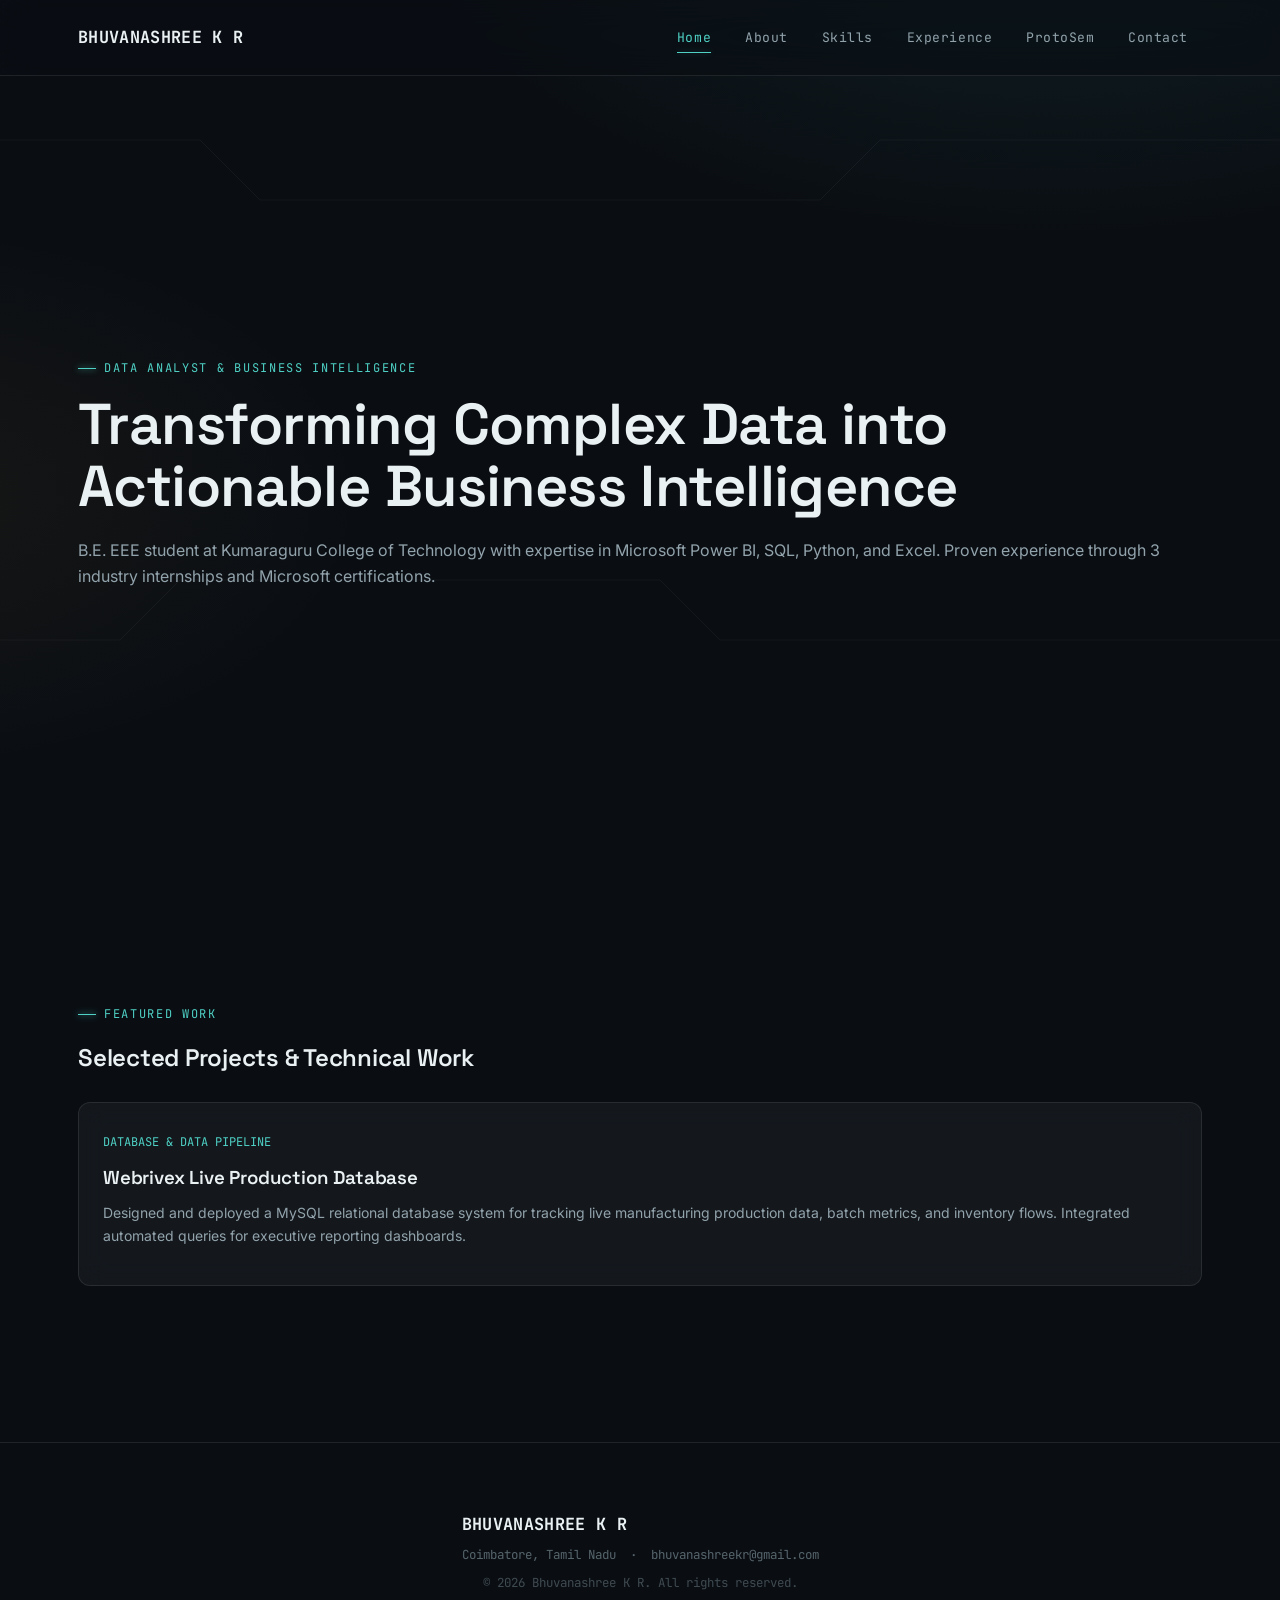
==== index.html @ 8a847c12 "Fix top navigation Resume link across all pages, correct Webrivex spelling, and polish Featured Work" ====
<!DOCTYPE html>
<html lang="en">
<head>
<meta charset="UTF-8">
<meta name="viewport" content="width=device-width, initial-scale=1.0">
<title>Bhuvanashree K R — Aspiring Data Analyst | Business Intelligence</title>
<meta name="description" content="Portfolio of Bhuvanashree K R, B.E. EEE student specializing in Data Analytics, Power BI, SQL, Python, and Business Intelligence.">
<meta name="author" content="Bhuvanashree K R">
<meta name="robots" content="index, follow">
<link rel="preconnect" href="https://fonts.googleapis.com">
<link rel="preconnect" href="https://fonts.gstatic.com" crossorigin>
<link href="https://fonts.googleapis.com/css2?family=Space+Grotesk:wght@500;600;700&family=Inter:wght@400;500;600&family=JetBrains+Mono:wght@400;500;700&display=swap" rel="stylesheet">
<link rel="stylesheet" href="style.css">
<link rel="icon" type="image/svg+xml" href="favicon.svg">
</head>
<body>

<div class="trace-field" aria-hidden="true">
  <svg viewBox="0 0 1600 900" preserveAspectRatio="xMidYMid slice">
    <path d="M0,140 L360,140 L420,200 L980,200 L1040,140 L1600,140"/>
    <path d="M0,640 L280,640 L340,580 L820,580 L880,640 L1600,640"/>
  </svg>
</div>

<!-- NAVBAR (RESUME REMOVED) -->
<nav class="navbar">
  <div class="container nav-inner">
    <a href="index.html" class="brand">BHUVANASHREE K R</a>
    <button class="nav-toggle" aria-label="Toggle navigation" aria-expanded="false">
      <span></span><span></span><span></span>
    </button>
    <div class="nav-links">
      <a href="index.html">Home</a>
      <a href="about.html">About</a>
      <a href="skills.html">Skills</a>
      <a href="experience.html">Experience</a>
      <a href="protosem.html">ProtoSem</a>
      <a href="contact.html">Contact</a>
    </div>
  </div>
</nav>

<header class="hero">
  <div class="container hero-inner">
    <div class="hero-content reveal in-view">
      <span class="eyebrow">Data Analyst &amp; Business Intelligence</span>
      <h1>Transforming Complex Data into Actionable Business Intelligence</h1>
      <p class="lead">
        B.E. EEE student at Kumaraguru College of Technology with expertise in Microsoft Power BI, SQL, Python, and Excel. Proven experience through 3 industry internships and Microsoft certifications.
      </p>
    </div>
  </div>
</header>

<section class="section">
  <div class="container">
    <span class="eyebrow">Featured Work</span>
    <h2>Selected Projects &amp; Technical Work</h2>
    
    <div class="project-grid" style="display:grid; grid-template-columns:repeat(auto-fit, minmax(300px, 1fr)); gap:24px; margin-top:24px;">
      
      <!-- PROJECT CARD 1 -->
      <div class="glass" style="padding:24px; border-radius:12px;">
        <span style="font-family:'JetBrains Mono'; color:var(--trace); font-size:12px;">DATABASE &amp; DATA PIPELINE</span>
        <h3 style="margin:10px 0 8px 0;">Webrivex Live Production Database</h3>
        <p style="color:var(--text-muted); font-size:14px; line-height:1.6;">
          Designed and deployed a MySQL relational database system for tracking live manufacturing production data, batch metrics, and inventory flows. Integrated automated queries for executive reporting dashboards.
        </p>
        <!-- OPEN GITHUB PROFILE BUTTON REMOVED AS REQUESTED -->
      </div>

    </div>
  </div>
</section>

<footer class="site-footer">
  <div class="container footer-inner" style="justify-content:center; text-align:center; padding:24px 0;">
    <div>
      <div class="brand" style="margin-bottom:6px;">BHUVANASHREE K R</div>
      <div class="footer-note">Coimbatore, Tamil Nadu &nbsp;·&nbsp; bhuvanashreekr@gmail.com</div>
      <div class="footer-note" style="margin-top:8px; opacity:0.7;">© <span class="js-year"></span> Bhuvanashree K R. All rights reserved.</div>
    </div>
  </div>
</footer>

<script src="script.js"></script>
</body>
</html>
---- style.css ----
/* =========================================================================
   BHUVANASHREE K R — PORTFOLIO
   Design language: "signal & trace" — a dark circuit-board field where
   content sits like components on a PCB, and interaction reads as current
   moving through a trace. Built for: Home, About, Skills, Experience,
   ProtoSem, Contact.
   ========================================================================= */

@property --angle {
  syntax: '<angle>';
  initial-value: 0deg;
  inherits: false;
}

:root {
  /* Color */
  --bg: #0A0E13;
  --bg-alt: #0E141B;
  --bg-raised: #121922;
  --surface: rgba(255, 255, 255, 0.045);
  --surface-strong: rgba(255, 255, 255, 0.075);
  --surface-border: rgba(255, 255, 255, 0.09);
  --trace: #4FD1C5;
  --trace-soft: rgba(79, 209, 197, 0.35);
  --trace-dim: rgba(79, 209, 197, 0.14);
  --copper: #E8A33D;
  --copper-soft: rgba(232, 163, 61, 0.28);
  --text: #EAF1F3;
  --text-muted: #92A3AC;
  --text-dim: #56656C;
  --danger: #E8756A;

  /* Type */
  --font-display: 'Space Grotesk', 'Segoe UI', sans-serif;
  --font-body: 'Inter', 'Segoe UI', sans-serif;
  --font-mono: 'JetBrains Mono', 'Consolas', monospace;

  /* Layout */
  --maxw: 1180px;
  --radius-lg: 20px;
  --radius-md: 14px;
  --radius-sm: 8px;
  --nav-h: 76px;
}

* { box-sizing: border-box; }

html {
  scroll-behavior: smooth;
}

@media (prefers-reduced-motion: reduce) {
  html { scroll-behavior: auto; }
  *, *::before, *::after {
    animation-duration: 0.001ms !important;
    animation-iteration-count: 1 !important;
    transition-duration: 0.001ms !important;
    scroll-behavior: auto !important;
  }
}

body {
  margin: 0;
  background:
    radial-gradient(1100px 620px at 82% -8%, rgba(79, 209, 197, 0.10), transparent 60%),
    radial-gradient(900px 500px at -10% 30%, rgba(232, 163, 61, 0.06), transparent 55%),
    var(--bg);
  color: var(--text);
  font-family: var(--font-body);
  font-size: 16px;
  line-height: 1.65;
  -webkit-font-smoothing: antialiased;
  overflow-x: hidden;
}

/* Circuit trace field painted behind everything */
.trace-field {
  position: fixed;
  inset: 0;
  z-index: -1;
  pointer-events: none;
  opacity: 0.5;
}
.trace-field svg { width: 100%; height: 100%; }
.trace-field path {
  fill: none;
  stroke: var(--surface-border);
  stroke-width: 1;
}
.trace-field .lit {
  stroke: var(--trace);
  stroke-width: 1.2;
  stroke-dasharray: 6 340;
  filter: drop-shadow(0 0 4px var(--trace-soft));
  animation: travel 9s linear infinite;
}
.trace-field .lit.copper { stroke: var(--copper); filter: drop-shadow(0 0 4px var(--copper-soft)); animation-duration: 12s; }
.trace-field circle.node { fill: var(--surface-border); }

@keyframes travel {
  to { stroke-dashoffset: -700; }
}

h1, h2, h3, h4 {
  font-family: var(--font-display);
  font-weight: 600;
  letter-spacing: -0.01em;
  margin: 0 0 0.5em;
  color: var(--text);
}

p { margin: 0 0 1em; color: var(--text-muted); }
a { color: inherit; text-decoration: none; }
ul { margin: 0; padding: 0; list-style: none; }
img { max-width: 100%; display: block; }

::selection { background: var(--trace-soft); color: #fff; }

:focus-visible {
  outline: 2px solid var(--trace);
  outline-offset: 3px;
  border-radius: 4px;
}

.container {
  max-width: var(--maxw);
  margin: 0 auto;
  padding: 0 28px;
}

.eyebrow {
  display: inline-flex;
  align-items: center;
  gap: 8px;
  font-family: var(--font-mono);
  font-size: 0.75rem;
  letter-spacing: 0.14em;
  text-transform: uppercase;
  color: var(--trace);
  margin-bottom: 14px;
}
.eyebrow::before {
  content: '';
  width: 18px;
  height: 1px;
  background: var(--trace);
  box-shadow: 0 0 6px var(--trace);
}

.section {
  padding: 96px 0;
  position: relative;
}
.section-tight { padding: 64px 0; }

.section-head {
  max-width: 640px;
  margin-bottom: 48px;
}
.section-head h2 { font-size: clamp(1.6rem, 3vw, 2.2rem); }
.section-head p { font-size: 1.05rem; }

/* ---------------------------------- Buttons ---------------------------------- */
.btn {
  display: inline-flex;
  align-items: center;
  gap: 10px;
  font-family: var(--font-mono);
  font-size: 0.85rem;
  letter-spacing: 0.02em;
  padding: 13px 24px;
  border-radius: var(--radius-sm);
  border: 1px solid var(--surface-border);
  cursor: pointer;
  transition: border-color 0.25s ease, transform 0.2s ease, background 0.25s ease, box-shadow 0.25s ease;
  background: var(--surface);
  color: var(--text);
}
.btn:hover { transform: translateY(-2px); border-color: var(--trace-soft); box-shadow: 0 8px 24px -12px var(--trace-soft); }
.btn-primary {
  background: linear-gradient(135deg, var(--trace) 0%, #37b3a7 100%);
  color: #06181A;
  border-color: transparent;
  font-weight: 600;
}
.btn-primary:hover { box-shadow: 0 10px 30px -10px var(--trace-soft); }
.btn-ghost { background: transparent; }
.btn-row { display: flex; flex-wrap: wrap; gap: 16px; }

/* ---------------------------------- Navbar ---------------------------------- */
.navbar {
  position: sticky;
  top: 0;
  z-index: 100;
  height: var(--nav-h);
  display: flex;
  align-items: center;
  background: rgba(10, 14, 19, 0.6);
  backdrop-filter: blur(16px) saturate(140%);
  -webkit-backdrop-filter: blur(16px) saturate(140%);
  border-bottom: 1px solid var(--surface-border);
}
.nav-inner {
  width: 100%;
  display: flex;
  align-items: center;
  justify-content: space-between;
}
.brand {
  font-family: var(--font-mono);
  font-size: 1.05rem;
  font-weight: 700;
  color: var(--text);
  display: flex;
  align-items: center;
  gap: 10px;
  letter-spacing: 0.02em;
}
.brand .dot {
  width: 8px; height: 8px; border-radius: 50%;
  background: var(--trace);
  box-shadow: 0 0 10px var(--trace);
  animation: blink 2.6s ease-in-out infinite;
}
@keyframes blink { 0%, 100% { opacity: 1; } 50% { opacity: 0.35; } }

.nav-links {
  display: flex;
  align-items: center;
  gap: 6px;
}
.nav-links a {
  position: relative;
  font-family: var(--font-mono);
  font-size: 0.82rem;
  letter-spacing: 0.04em;
  color: var(--text-muted);
  padding: 8px 14px;
  border-radius: var(--radius-sm);
  transition: color 0.2s ease;
}
.nav-links a:hover { color: var(--text); }
.nav-links a::after {
  content: '';
  position: absolute;
  left: 14px; right: 14px; bottom: 3px;
  height: 1px;
  background: var(--trace);
  transform: scaleX(0);
  transform-origin: left;
  transition: transform 0.3s ease;
  box-shadow: 0 0 6px var(--trace-soft);
}
.nav-links a:hover::after { transform: scaleX(1); }
.nav-links a.active { color: var(--trace); }
.nav-links a.active::after { transform: scaleX(1); }

.nav-cta { margin-left: 8px; }

.nav-toggle {
  display: none;
  flex-direction: column;
  gap: 5px;
  background: none;
  border: none;
  cursor: pointer;
  padding: 10px;
}
.nav-toggle span {
  width: 22px; height: 2px;
  background: var(--text);
  border-radius: 2px;
  transition: transform 0.25s ease, opacity 0.25s ease;
}
.nav-toggle.open span:nth-child(1) { transform: translateY(7px) rotate(45deg); }
.nav-toggle.open span:nth-child(2) { opacity: 0; }
.nav-toggle.open span:nth-child(3) { transform: translateY(-7px) rotate(-45deg); }

/* ---------------------------------- Cards / Glass ---------------------------------- */
.glass {
  background: var(--surface);
  border: 1px solid var(--surface-border);
  border-radius: var(--radius-lg);
  backdrop-filter: blur(14px);
  -webkit-backdrop-filter: blur(14px);
}

.trace-card {
  padding: 1px;
  border-radius: var(--radius-lg);
  background: var(--surface-border);
  position: relative;
  height: 100%;
}
.trace-card::before {
  content: '';
  position: absolute;
  inset: 0;
  border-radius: inherit;
  background: conic-gradient(from var(--angle, 0deg), transparent 0deg, var(--trace) 12deg, transparent 34deg, transparent 360deg);
  opacity: 0;
  transition: opacity 0.35s ease;
  animation: spin-trace 2.4s linear infinite;
  animation-play-state: paused;
}
.trace-card:hover::before, .trace-card:focus-within::before { opacity: 1; animation-play-state: running; }
@keyframes spin-trace { to { --angle: 360deg; } }

.trace-card-inner {
  position: relative;
  z-index: 1;
  height: 100%;
  background: var(--bg-raised);
  border-radius: calc(var(--radius-lg) - 1px);
  padding: 30px;
  transition: transform 0.3s ease;
}
.trace-card:hover .trace-card-inner { transform: translateY(-3px); }

.node-dot {
  position: absolute;
  top: 16px; right: 16px;
  width: 7px; height: 7px;
  border-radius: 50%;
  background: var(--copper);
  box-shadow: 0 0 8px var(--copper-soft);
}

/* scroll reveal */
.reveal {
  opacity: 0;
  transform: translateY(22px);
  transition: opacity 0.7s ease, transform 0.7s ease;
}
.reveal.in-view { opacity: 1; transform: translateY(0); }

/* ---------------------------------- Footer ---------------------------------- */
.site-footer {
  border-top: 1px solid var(--surface-border);
  padding: 44px 0;
  margin-top: 60px;
}
.footer-inner {
  display: flex;
  flex-wrap: wrap;
  gap: 20px;
  align-items: center;
  justify-content: space-between;
}
.footer-links { display: flex; gap: 22px; flex-wrap: wrap; }
.footer-links a { font-family: var(--font-mono); font-size: 0.82rem; color: var(--text-muted); transition: color 0.2s ease; }
.footer-links a:hover { color: var(--trace); }
.footer-note { font-family: var(--font-mono); font-size: 0.78rem; color: var(--text-dim); }

.back-to-top {
  position: fixed;
  right: 24px; bottom: 24px;
  width: 44px; height: 44px;
  border-radius: 50%;
  background: var(--surface-strong);
  border: 1px solid var(--surface-border);
  backdrop-filter: blur(10px);
  color: var(--trace);
  display: flex; align-items: center; justify-content: center;
  cursor: pointer;
  opacity: 0;
  pointer-events: none;
  transform: translateY(10px);
  transition: opacity 0.25s ease, transform 0.25s ease;
  z-index: 90;
  font-size: 1.1rem;
}
.back-to-top.show { opacity: 1; pointer-events: auto; transform: translateY(0); }

/* =========================================================================
   HERO (Home)
   ========================================================================= */
.hero {
  min-height: calc(100vh - var(--nav-h));
  display: flex;
  align-items: center;
  padding: 60px 0 80px;
  position: relative;
}
.hero-grid {
  display: grid;
  grid-template-columns: 1.15fr 0.85fr;
  gap: 56px;
  align-items: center;
}
.hero-kicker {
  font-family: var(--font-mono);
  font-size: 0.8rem;
  color: var(--copper);
  letter-spacing: 0.12em;
  text-transform: uppercase;
  margin-bottom: 18px;
  display: block;
}
.hero h1 {
  font-size: clamp(2.3rem, 5vw, 3.6rem);
  line-height: 1.08;
  margin-bottom: 20px;
}
.hero h1 .accent { color: var(--trace); }
.hero-sub {
  font-size: 1.12rem;
  max-width: 52ch;
  margin-bottom: 34px;
}
.hero-meta {
  display: flex;
  gap: 26px;
  margin-top: 40px;
  flex-wrap: wrap;
}
.hero-meta div { font-family: var(--font-mono); font-size: 0.78rem; color: var(--text-dim); }
.hero-meta strong { display: block; color: var(--text); font-size: 0.95rem; font-family: var(--font-body); font-weight: 600; }

.hero-panel {
  position: relative;
}
.hero-panel .glass {
  padding: 30px;
}
.pcb-visual {
  width: 100%;
  height: auto;
  display: block;
}
.pcb-visual .beam {
  stroke: var(--trace);
  stroke-width: 1.6;
  fill: none;
  stroke-dasharray: 8 240;
  filter: drop-shadow(0 0 5px var(--trace-soft));
  animation: travel 6s linear infinite;
}
.pcb-visual .pad { fill: var(--bg-raised); stroke: var(--surface-border); }
.pcb-visual .pad-lit { fill: var(--trace); opacity: 0.9; }
.pcb-visual text { font-family: var(--font-mono); fill: var(--text-muted); font-size: 9px; }

.highlight-strip {
  display: grid;
  grid-template-columns: repeat(3, 1fr);
  gap: 20px;
  margin-top: 40px;
}
.highlight-card { padding: 22px 24px; }
.highlight-card .num { font-family: var(--font-display); font-size: 1.5rem; color: var(--trace); margin-bottom: 6px; }
.highlight-card .label { font-family: var(--font-mono); font-size: 0.78rem; color: var(--text-muted); }

/* Featured project */
.feature-project {
  display: grid;
  grid-template-columns: 1fr 1fr;
  gap: 0;
  overflow: hidden;
}
.feature-project .fp-copy { padding: 40px; display: flex; flex-direction: column; justify-content: center; }
.feature-project .fp-visual {
  background: linear-gradient(160deg, rgba(79,209,197,0.10), rgba(232,163,61,0.06));
  border-left: 1px solid var(--surface-border);
  padding: 40px;
  display: flex;
  align-items: center;
  justify-content: center;
}
.tag-row { display: flex; gap: 8px; flex-wrap: wrap; margin: 16px 0 22px; }
.tag {
  font-family: var(--font-mono);
  font-size: 0.72rem;
  padding: 5px 11px;
  border-radius: 20px;
  border: 1px solid var(--surface-border);
  color: var(--text-muted);
  background: var(--surface);
}

/* =========================================================================
   PAGE HEADER (non-home pages)
   ========================================================================= */
.page-header {
  padding: 70px 0 40px;
  border-bottom: 1px solid var(--surface-border);
}
.page-header h1 { font-size: clamp(2rem, 4vw, 2.8rem); }
.page-header p { font-size: 1.05rem; max-width: 60ch; }

/* =========================================================================
   ABOUT
   ========================================================================= */
.about-grid {
  display: grid;
  grid-template-columns: 1fr 1fr;
  gap: 48px;
  align-items: start;
}
.about-copy p { font-size: 1.02rem; }
.credentials-list { display: flex; flex-direction: column; gap: 14px; margin-top: 10px; }
.credential-item {
  display: flex; gap: 14px; align-items: flex-start;
  padding: 16px 18px;
}
.credential-item .idx { font-family: var(--font-mono); color: var(--copper); font-size: 0.85rem; padding-top: 2px; }
.credential-item h4 { margin-bottom: 4px; font-size: 1rem; }
.credential-item span.meta { font-family: var(--font-mono); font-size: 0.76rem; color: var(--text-dim); }

.edu-block { padding: 26px; margin-top: 20px; }
.edu-block h3 { margin-bottom: 4px; }
.edu-block .meta { font-family: var(--font-mono); font-size: 0.8rem; color: var(--trace); }

/* =========================================================================
   SKILLS
   ========================================================================= */
.skills-grid {
  display: grid;
  grid-template-columns: repeat(auto-fit, minmax(260px, 1fr));
  gap: 24px;
}
.skill-card-icon {
  width: 40px; height: 40px;
  border-radius: 10px;
  background: var(--trace-dim);
  color: var(--trace);
  display: flex; align-items: center; justify-content: center;
  margin-bottom: 18px;
  font-family: var(--font-mono);
  font-weight: 700;
}
.chip-row { display: flex; flex-wrap: wrap; gap: 8px; margin-top: 16px; }
.chip {
  font-family: var(--font-mono);
  font-size: 0.75rem;
  padding: 6px 12px;
  border-radius: var(--radius-sm);
  background: var(--bg-alt);
  border: 1px solid var(--surface-border);
  color: var(--text-muted);
  transition: border-color 0.2s ease, color 0.2s ease;
}
.chip:hover { border-color: var(--trace-soft); color: var(--trace); }
.chip.learning { border-style: dashed; color: var(--copper); }
.chip.learning::after { content: ' — learning'; opacity: 0.7; }

/* =========================================================================
   EXPERIENCE (timeline)
   ========================================================================= */
.timeline {
  position: relative;
  padding-left: 40px;
}
.timeline::before {
  content: '';
  position: absolute;
  left: 7px; top: 6px; bottom: 6px;
  width: 1px;
  background: linear-gradient(var(--surface-border), var(--trace-soft), var(--surface-border));
}
.timeline-item {
  position: relative;
  padding-bottom: 46px;
}
.timeline-item:last-child { padding-bottom: 0; }
.timeline-item::before {
  content: '';
  position: absolute;
  left: -40px; top: 6px;
  width: 15px; height: 15px;
  border-radius: 50%;
  background: var(--bg);
  border: 2px solid var(--trace);
  box-shadow: 0 0 0 4px var(--bg), 0 0 12px var(--trace-soft);
}
.timeline-item .tl-card { padding: 24px 28px; }
.tl-role { font-size: 1.1rem; margin-bottom: 2px; }
.tl-org { font-family: var(--font-mono); font-size: 0.82rem; color: var(--trace); }
.tl-date { font-family: var(--font-mono); font-size: 0.76rem; color: var(--text-dim); float: right; }

/* =========================================================================
   PROTOSEM (weekly journal)
   ========================================================================= */
.protosem-intro { padding: 26px 30px; margin-bottom: 8px; }
.week-list { display: flex; flex-direction: column; gap: 32px; }

.week-card {
  background: var(--bg-raised);
  border: 1px solid var(--surface-border);
  border-radius: var(--radius-lg);
  padding: 34px 36px;
  position: relative;
  overflow: hidden;
}
.week-card::before {
  content: '';
  position: absolute;
  left: 0; top: 0; bottom: 0;
  width: 3px;
  background: linear-gradient(var(--trace), var(--copper));
}
.week-header {
  display: flex;
  align-items: baseline;
  justify-content: space-between;
  gap: 16px;
  margin-bottom: 6px;
  flex-wrap: wrap;
}
.week-header h2 {
  font-family: var(--font-mono);
  font-size: 0.95rem;
  color: var(--trace);
  letter-spacing: 0.06em;
  margin: 0;
}
.week-header span {
  font-family: var(--font-mono);
  font-size: 0.78rem;
  color: var(--text-dim);
}
.week-card h3 { font-size: 1.35rem; margin-bottom: 14px; }
.week-card h4 {
  font-family: var(--font-mono);
  font-size: 0.78rem;
  letter-spacing: 0.08em;
  text-transform: uppercase;
  color: var(--copper);
  margin: 22px 0 10px;
}
.week-card ul { display: flex; flex-direction: column; gap: 8px; }
.week-card ul li {
  position: relative;
  padding-left: 20px;
  color: var(--text-muted);
}
.week-card ul li::before {
  content: '';
  position: absolute;
  left: 0; top: 0.55em;
  width: 7px; height: 1px;
  background: var(--trace);
}
.week-images {
  display: grid;
  grid-template-columns: repeat(auto-fit, minmax(200px, 1fr));
  gap: 14px;
  margin-top: 18px;
 <img src=""
}
.week-images img {
  width: 100%;
  border-radius: var(--radius-sm);
  border: 1px solid var(--surface-border);
}
.week-images:empty { display: none; }
.resource-links a {
  
  display: inline-block;
  font-family: var(--font-mono);
  font-size: 0.82rem;
  color: var(--trace);
  border-bottom: 1px dashed var(--trace-soft);
  margin-right: 4px;
}

/* =========================================================================
   CONTACT
   ========================================================================= */
.contact-grid {
  display: grid;
  grid-template-columns: 0.9fr 1.1fr;
  gap: 40px;
  align-items: start;
}
.contact-info-card { padding: 32px; }
.contact-row {
  display: flex;
  align-items: center;
  gap: 14px;
  padding: 14px 0;
  border-bottom: 1px solid var(--surface-border);
}
.contact-row:last-child { border-bottom: none; }
.contact-row .ci-label {
  font-family: var(--font-mono);
  font-size: 0.72rem;
  color: var(--text-dim);
  text-transform: uppercase;
  letter-spacing: 0.06em;
  width: 84px;
  flex-shrink: 0;
}
.contact-row a, .contact-row span.value { color: var(--text); font-size: 0.95rem; }
.contact-row a:hover { color: var(--trace); }

.contact-form { padding: 32px; }
.form-group { margin-bottom: 20px; }
.form-group label {
  display: block;
  font-family: var(--font-mono);
  font-size: 0.75rem;
  color: var(--text-muted);
  margin-bottom: 8px;
  letter-spacing: 0.04em;
}
.form-group input, .form-group textarea {
  width: 100%;
  background: var(--bg-alt);
  border: 1px solid var(--surface-border);
  border-radius: var(--radius-sm);
  padding: 13px 14px;
  color: var(--text);
  font-family: var(--font-body);
  font-size: 0.95rem;
  transition: border-color 0.2s ease, box-shadow 0.2s ease;
}
.form-group input:focus, .form-group textarea:focus {
  border-color: var(--trace);
  box-shadow: 0 0 0 3px var(--trace-dim);
  outline: none;
}
.form-group textarea { resize: vertical; min-height: 130px; }
.form-note { font-family: var(--font-mono); font-size: 0.74rem; color: var(--text-dim); margin-top: 4px; }

/* =========================================================================
   RESPONSIVE
   ========================================================================= */
@media (max-width: 980px) {
  .hero-grid { grid-template-columns: 1fr; }
  .hero-panel { order: -1; }
  .about-grid { grid-template-columns: 1fr; }
  .feature-project { grid-template-columns: 1fr; }
  .feature-project .fp-visual { border-left: none; border-top: 1px solid var(--surface-border); }
  .contact-grid { grid-template-columns: 1fr; }
  .highlight-strip { grid-template-columns: 1fr 1fr; }
}

@media (max-width: 760px) {
  .nav-links {
    position: absolute;
    top: var(--nav-h);
    left: 0; right: 0;
    flex-direction: column;
    align-items: stretch;
    background: rgba(10, 14, 19, 0.97);
    backdrop-filter: blur(16px);
    border-bottom: 1px solid var(--surface-border);
    padding: 10px 20px 20px;
    gap: 2px;
    max-height: 0;
    overflow: hidden;
    transition: max-height 0.3s ease;
  }
  .nav-links.open { max-height: 420px; }
  .nav-links a { padding: 12px 8px; }
  .nav-links a::after { left: 8px; right: 8px; }
  .nav-toggle { display: flex; }
  .nav-cta { margin: 8px; }
  .highlight-strip { grid-template-columns: 1fr; }
  .skills-grid { grid-template-columns: 1fr; }
  .week-card { padding: 26px 20px; }
  .section { padding: 64px 0; }
  .tl-date { float: none; display: block; margin-top: 4px; }
}
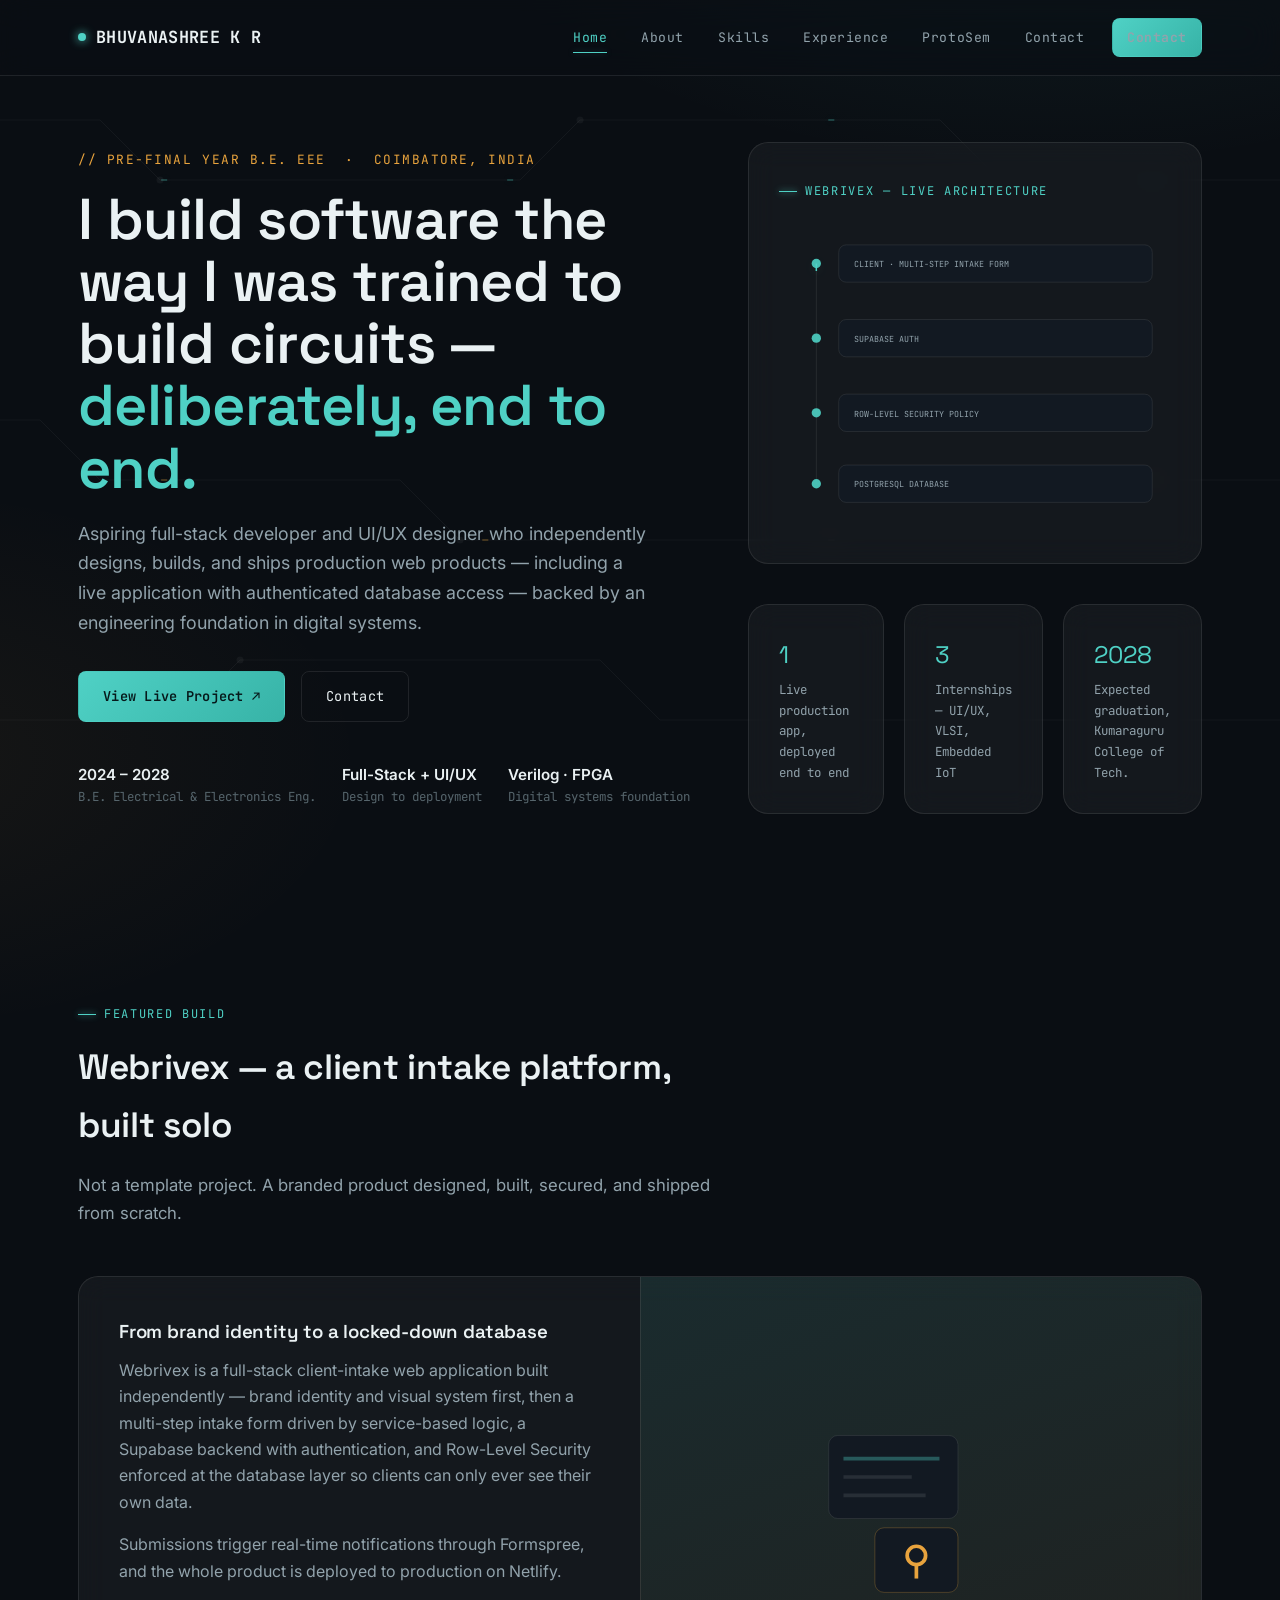
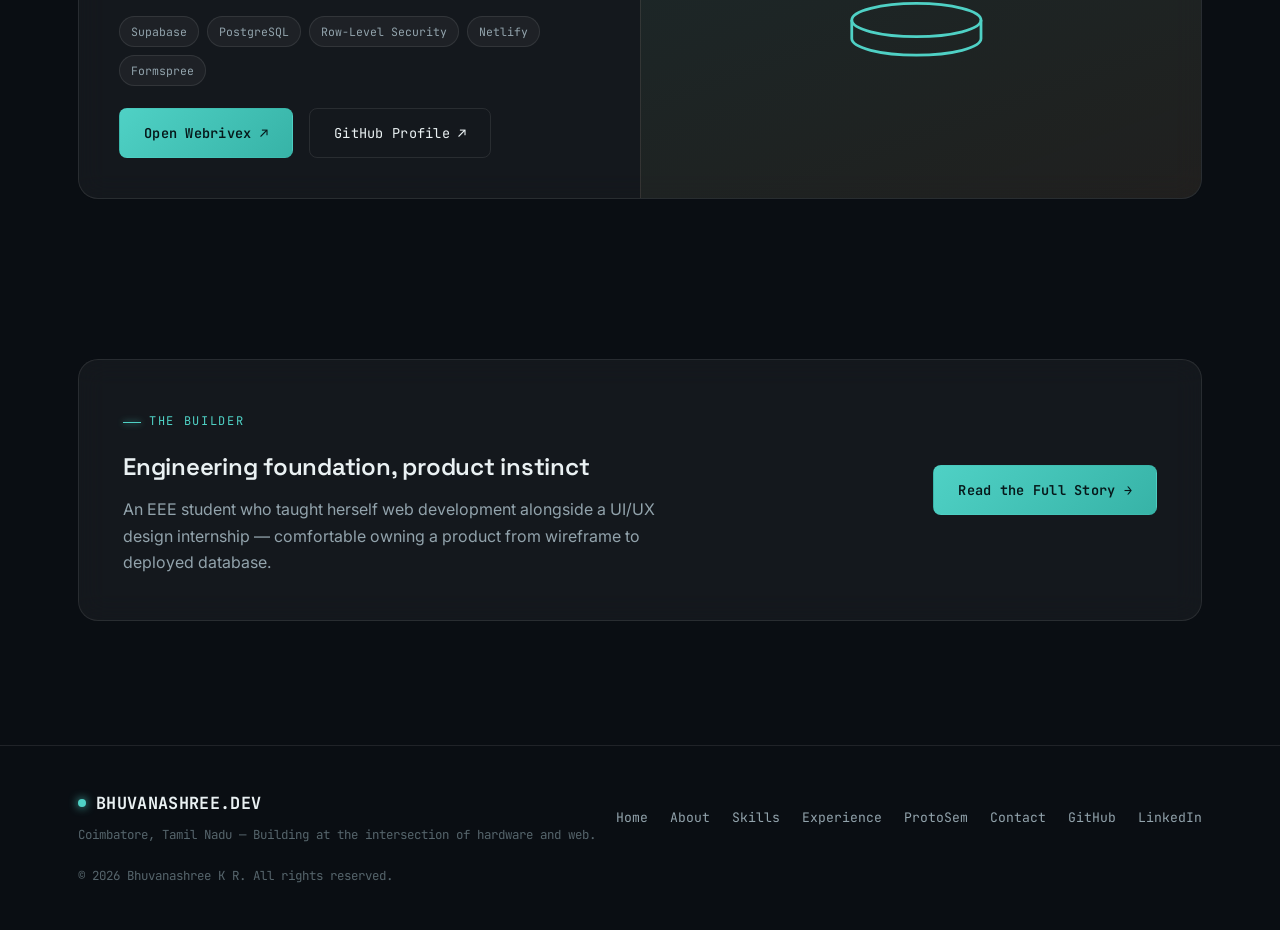
==== commit a12874d0: "Add back all missing ProtoSem week 4-8 photos" ====
--- a/index.html
+++ b/index.html
@@ -3,29 +3,33 @@
 <head>
 <meta charset="UTF-8">
 <meta name="viewport" content="width=device-width, initial-scale=1.0">
-<title>Bhuvanashree K R — Aspiring Data Analyst | Business Intelligence</title>
-<meta name="description" content="Portfolio of Bhuvanashree K R, B.E. EEE student specializing in Data Analytics, Power BI, SQL, Python, and Business Intelligence.">
-<meta name="author" content="Bhuvanashree K R">
-<meta name="robots" content="index, follow">
+<title>Bhuvanashree K R — Full-Stack Developer & UI/UX Designer</title>
+<meta name="description" content="Portfolio of Bhuvanashree K R — Electrical & Electronics Engineering student building production full-stack web products with Supabase, and UI/UX design experience.">
 <link rel="preconnect" href="https://fonts.googleapis.com">
 <link rel="preconnect" href="https://fonts.gstatic.com" crossorigin>
 <link href="https://fonts.googleapis.com/css2?family=Space+Grotesk:wght@500;600;700&family=Inter:wght@400;500;600&family=JetBrains+Mono:wght@400;500;700&display=swap" rel="stylesheet">
 <link rel="stylesheet" href="style.css">
-<link rel="icon" type="image/svg+xml" href="favicon.svg">
 </head>
 <body>
 
 <div class="trace-field" aria-hidden="true">
   <svg viewBox="0 0 1600 900" preserveAspectRatio="xMidYMid slice">
-    <path d="M0,140 L360,140 L420,200 L980,200 L1040,140 L1600,140"/>
-    <path d="M0,640 L280,640 L340,580 L820,580 L880,640 L1600,640"/>
+    <path d="M0,120 L260,120 L320,180 L680,180 L740,120 L1100,120 L1160,180 L1600,180"/>
+    <path d="M0,420 L200,420 L260,480 L560,480 L620,540 L1000,540 L1060,480 L1600,480"/>
+    <path d="M0,720 L340,720 L400,660 L760,660 L820,720 L1600,720"/>
+    <path class="lit" d="M0,120 L260,120 L320,180 L680,180 L740,120 L1100,120 L1160,180 L1600,180"/>
+    <path class="lit copper" d="M0,420 L200,420 L260,480 L560,480 L620,540 L1000,540 L1060,480 L1600,480"/>
+    <circle class="node" cx="320" cy="180" r="3.5"/>
+    <circle class="node" cx="740" cy="120" r="3.5"/>
+    <circle class="node" cx="620" cy="540" r="3.5"/>
+    <circle class="node" cx="1060" cy="480" r="3.5"/>
+    <circle class="node" cx="400" cy="660" r="3.5"/>
   </svg>
 </div>
 
-<!-- NAVBAR (RESUME REMOVED) -->
 <nav class="navbar">
   <div class="container nav-inner">
-    <a href="index.html" class="brand">BHUVANASHREE K R</a>
+    <a href="index.html" class="brand"><span class="dot"></span>BHUVANASHREE K R </a>
     <button class="nav-toggle" aria-label="Toggle navigation" aria-expanded="false">
       <span></span><span></span><span></span>
     </button>
@@ -36,53 +40,139 @@
       <a href="experience.html">Experience</a>
       <a href="protosem.html">ProtoSem</a>
       <a href="contact.html">Contact</a>
-    </div>
+<a href="contact.html" class="btn btn-primary nav-cta">Contact</a>    </div>
   </div>
 </nav>
 
 <header class="hero">
-  <div class="container hero-inner">
-    <div class="hero-content reveal in-view">
-      <span class="eyebrow">Data Analyst &amp; Business Intelligence</span>
-      <h1>Transforming Complex Data into Actionable Business Intelligence</h1>
-      <p class="lead">
-        B.E. EEE student at Kumaraguru College of Technology with expertise in Microsoft Power BI, SQL, Python, and Excel. Proven experience through 3 industry internships and Microsoft certifications.
-      </p>
+  <div class="container hero-grid">
+    <div class="reveal in-view">
+      <span class="hero-kicker">// Pre-final year B.E. EEE &nbsp;·&nbsp; Coimbatore, India</span>
+      <h1>I build software the way I was trained to build circuits — <span class="accent">deliberately, end to end.</span></h1>
+      <p class="hero-sub">Aspiring full-stack developer and UI/UX designer who independently designs, builds, and ships production web products — including a live application with authenticated database access — backed by an engineering foundation in digital systems.</p>
+      <div class="btn-row">
+        <a href="https://idyllic-meerkat-0cbae3.netlify.app" target="_blank" rel="noopener" class="btn btn-primary">View Live Project ↗</a>
+<a href="contact.html" class="btn btn-ghost">Contact</a>      </div>
+      <div class="hero-meta">
+        <div><strong>2024 – 2028</strong>B.E. Electrical & Electronics Eng.</div>
+        <div><strong>Full-Stack + UI/UX</strong>Design to deployment</div>
+        <div><strong>Verilog · FPGA</strong>Digital systems foundation</div>
+      </div>
+    </div>
+
+    <div class="hero-panel reveal">
+      <div class="glass">
+        <span class="eyebrow">Webrivex — live architecture</span>
+        <svg viewBox="0 0 420 340" class="pcb-visual" role="img" aria-label="Diagram of the Webrivex request flow: client interface to authentication to row level security to PostgreSQL">
+          <line x1="40" y1="52" x2="40" y2="288" stroke="var(--surface-border)" stroke-width="1"/>
+          <line x1="40" y1="52" x2="40" y2="288" class="beam"/>
+          <circle cx="40" cy="52" r="5" class="pad-lit"/>
+          <rect x="64" y="32" width="336" height="40" rx="8" class="pad"/>
+          <text x="80" y="56">CLIENT · MULTI-STEP INTAKE FORM</text>
+          <circle cx="40" cy="132" r="5" class="pad-lit"/>
+          <rect x="64" y="112" width="336" height="40" rx="8" class="pad"/>
+          <text x="80" y="136">SUPABASE AUTH</text>
+          <circle cx="40" cy="212" r="5" class="pad-lit"/>
+          <rect x="64" y="192" width="336" height="40" rx="8" class="pad"/>
+          <text x="80" y="216">ROW-LEVEL SECURITY POLICY</text>
+          <circle cx="40" cy="288" r="5" class="pad-lit"/>
+          <rect x="64" y="268" width="336" height="40" rx="8" class="pad"/>
+          <text x="80" y="292">POSTGRESQL DATABASE</text>
+        </svg>
+      </div>
+      <div class="highlight-strip">
+        <div class="glass highlight-card reveal">
+          <div class="num">1</div>
+          <div class="label">Live production app,<br>deployed end to end</div>
+        </div>
+        <div class="glass highlight-card reveal">
+          <div class="num">3</div>
+          <div class="label">Internships — UI/UX,<br>VLSI, Embedded IoT</div>
+        </div>
+        <div class="glass highlight-card reveal">
+          <div class="num">2028</div>
+          <div class="label">Expected graduation,<br>Kumaraguru College of Tech.</div>
+        </div>
+      </div>
     </div>
   </div>
 </header>
 
-<section class="section">
+<section class="section" id="featured">
   <div class="container">
-    <span class="eyebrow">Featured Work</span>
-    <h2>Selected Projects &amp; Technical Work</h2>
-    
-    <div class="project-grid" style="display:grid; grid-template-columns:repeat(auto-fit, minmax(300px, 1fr)); gap:24px; margin-top:24px;">
-      
-      <!-- PROJECT CARD 1 -->
-      <div class="glass" style="padding:24px; border-radius:12px;">
-        <span style="font-family:'JetBrains Mono'; color:var(--trace); font-size:12px;">DATABASE &amp; DATA PIPELINE</span>
-        <h3 style="margin:10px 0 8px 0;">Webrivex Live Production Database</h3>
-        <p style="color:var(--text-muted); font-size:14px; line-height:1.6;">
-          Designed and deployed a MySQL relational database system for tracking live manufacturing production data, batch metrics, and inventory flows. Integrated automated queries for executive reporting dashboards.
-        </p>
-        <!-- OPEN GITHUB PROFILE BUTTON REMOVED AS REQUESTED -->
+    <div class="section-head reveal">
+      <span class="eyebrow">Featured Build</span>
+      <h2>Webrivex — a client intake platform, built solo</h2>
+      <p>Not a template project. A branded product designed, built, secured, and shipped from scratch.</p>
+    </div>
+    <div class="glass feature-project reveal">
+      <div class="fp-copy">
+        <h3>From brand identity to a locked-down database</h3>
+        <p>Webrivex is a full-stack client-intake web application built independently — brand identity and visual system first, then a multi-step intake form driven by service-based logic, a Supabase backend with authentication, and Row-Level Security enforced at the database layer so clients can only ever see their own data.</p>
+        <p>Submissions trigger real-time notifications through Formspree, and the whole product is deployed to production on Netlify.</p>
+        <div class="tag-row">
+          <span class="tag">Supabase</span>
+          <span class="tag">PostgreSQL</span>
+          <span class="tag">Row-Level Security</span>
+          <span class="tag">Netlify</span>
+          <span class="tag">Formspree</span>
+        </div>
+        <div class="btn-row">
+          <a href="https://idyllic-meerkat-0cbae3.netlify.app" target="_blank" rel="noopener" class="btn btn-primary">Open Webrivex ↗</a>
+          <a href="https://github.com/bhuvanashreekr-del" target="_blank" rel="noopener" class="btn btn-ghost">GitHub Profile ↗</a>
+        </div>
       </div>
+      <div class="fp-visual">
+        <svg viewBox="0 0 260 260" width="240" role="img" aria-label="Stylised layered icon representing form, security lock, and database">
+          <rect x="30" y="20" width="140" height="90" rx="10" fill="var(--bg-raised)" stroke="var(--surface-border)"/>
+          <line x1="46" y1="45" x2="150" y2="45" stroke="var(--trace-soft)" stroke-width="4"/>
+          <line x1="46" y1="65" x2="120" y2="65" stroke="var(--surface-border)" stroke-width="4"/>
+          <line x1="46" y1="85" x2="135" y2="85" stroke="var(--surface-border)" stroke-width="4"/>
+          <rect x="80" y="120" width="90" height="70" rx="10" fill="var(--bg-raised)" stroke="var(--copper-soft)"/>
+          <circle cx="125" cy="150" r="10" fill="none" stroke="var(--copper)" stroke-width="4"/>
+          <line x1="125" y1="160" x2="125" y2="175" stroke="var(--copper)" stroke-width="4"/>
+          <ellipse cx="125" cy="220" rx="70" ry="18" fill="none" stroke="var(--trace)" stroke-width="3"/>
+          <path d="M55,220 v20 a70,18 0 0 0 140,0 v-20" fill="none" stroke="var(--trace)" stroke-width="3"/>
+        </svg>
+      </div>
+    </div>
+  </div>
+</section>
 
+<section class="section section-tight" id="about-teaser">
+  <div class="container">
+    <div class="glass reveal" style="padding:44px; display:flex; flex-wrap:wrap; gap:28px; align-items:center; justify-content:space-between;">
+      <div style="max-width:560px;">
+        <span class="eyebrow">The Builder</span>
+        <h2 style="margin-bottom:10px;">Engineering foundation, product instinct</h2>
+        <p style="margin-bottom:0;">An EEE student who taught herself web development alongside a UI/UX design internship — comfortable owning a product from wireframe to deployed database.</p>
+      </div>
+      <a href="about.html" class="btn btn-primary">Read the Full Story →</a>
     </div>
   </div>
 </section>
 
 <footer class="site-footer">
-  <div class="container footer-inner" style="justify-content:center; text-align:center; padding:24px 0;">
+  <div class="container footer-inner">
     <div>
-      <div class="brand" style="margin-bottom:6px;">BHUVANASHREE K R</div>
-      <div class="footer-note">Coimbatore, Tamil Nadu &nbsp;·&nbsp; bhuvanashreekr@gmail.com</div>
-      <div class="footer-note" style="margin-top:8px; opacity:0.7;">© <span class="js-year"></span> Bhuvanashree K R. All rights reserved.</div>
+      <div class="brand" style="margin-bottom:8px;"><span class="dot"></span>BHUVANASHREE.DEV</div>
+      <div class="footer-note">Coimbatore, Tamil Nadu — Building at the intersection of hardware and web.</div>
+    </div>
+    <div class="footer-links">
+      <a href="index.html">Home</a>
+      <a href="about.html">About</a>
+      <a href="skills.html">Skills</a>
+      <a href="experience.html">Experience</a>
+      <a href="protosem.html">ProtoSem</a>
+      <a href="contact.html">Contact</a>
+      <a href="https://github.com/bhuvanashreekr-del" target="_blank" rel="noopener">GitHub</a>
+      <a href="https://www.linkedin.com/in/bhuvanashree07" target="_blank" rel="noopener">LinkedIn</a>
     </div>
   </div>
+  <div class="container footer-note" style="margin-top:20px;">© <span class="js-year"></span> Bhuvanashree K R. All rights reserved.</div>
 </footer>
 
+<button class="back-to-top" aria-label="Back to top">↑</button>
 <script src="script.js"></script>
 </body>
-</html>+</html>
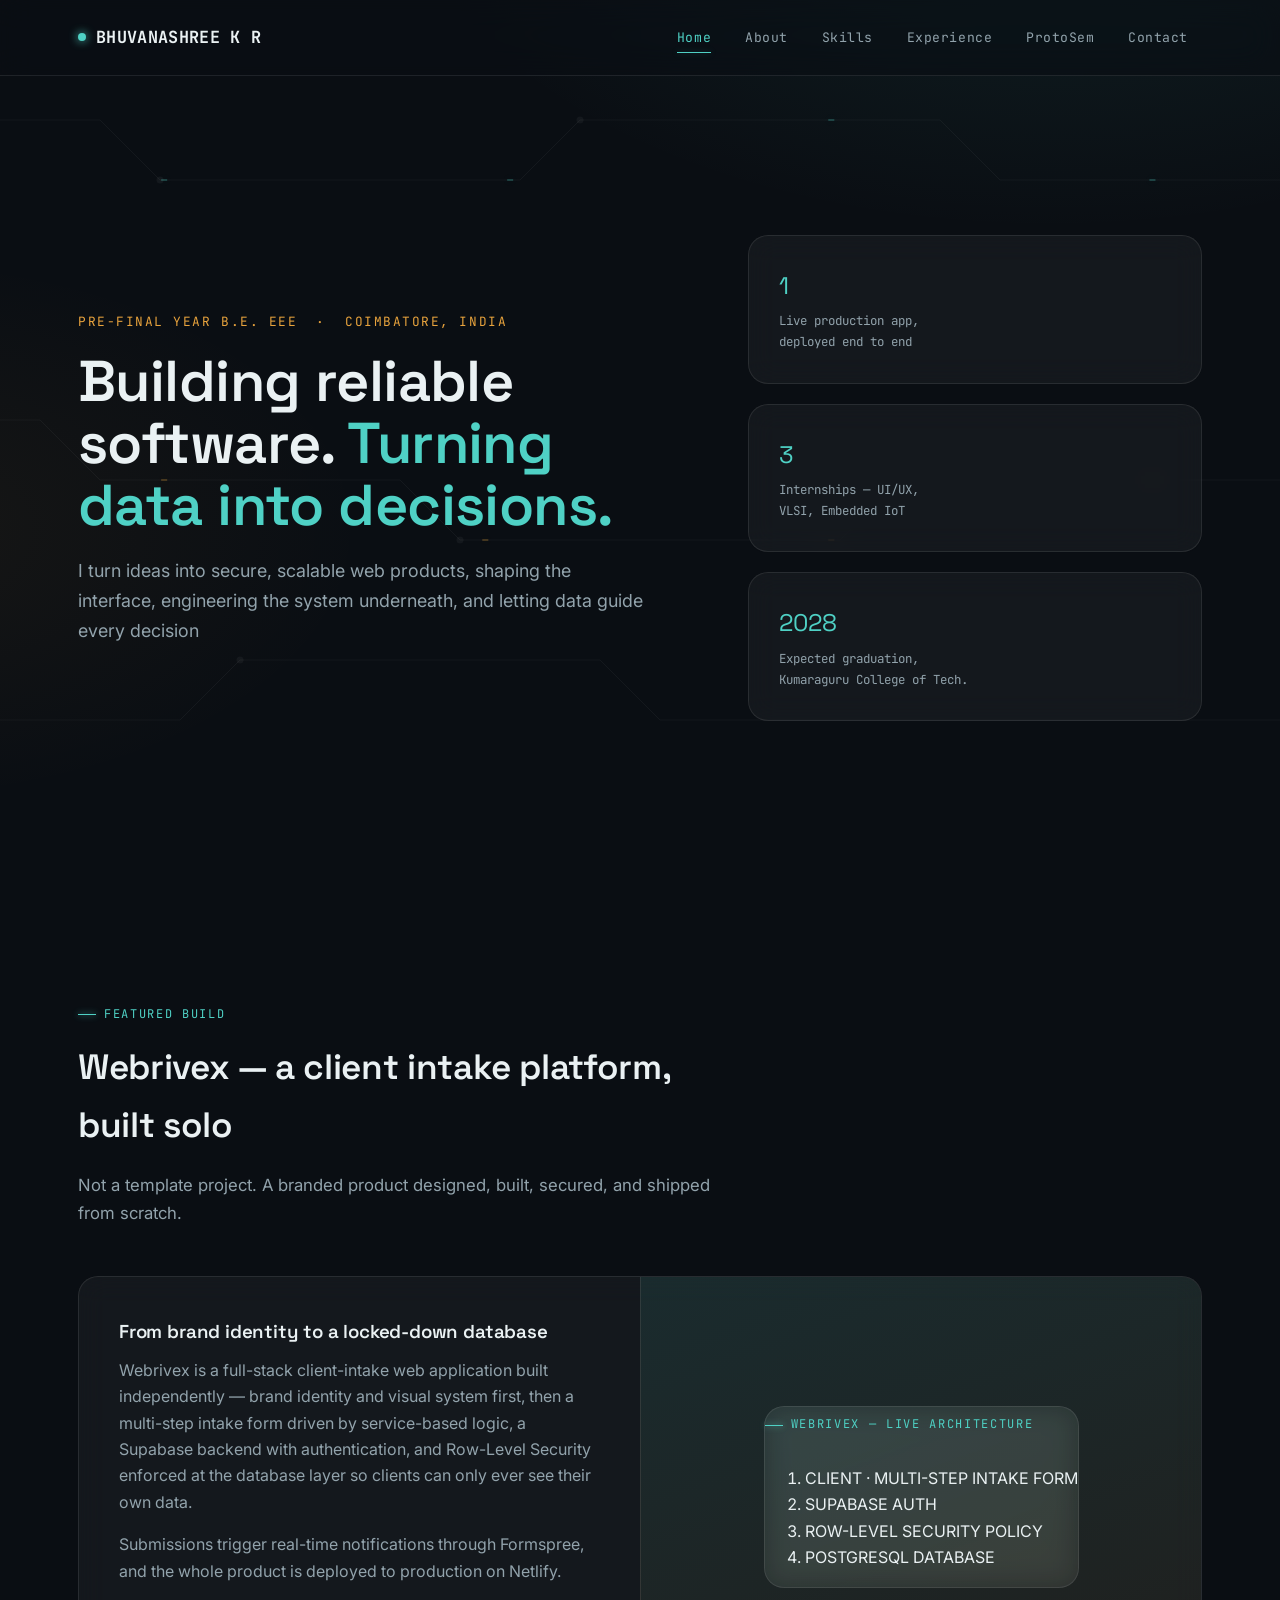
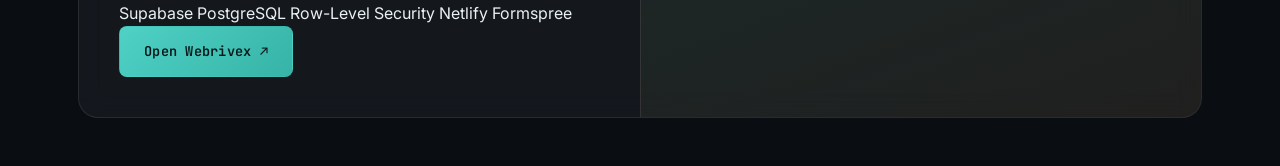
==== commit 9c4842ad: "Update home, about, skills, experience and contact pages; remove footer and nav CTA buttons" ====
--- a/index.html
+++ b/index.html
@@ -29,7 +29,7 @@
 
 <nav class="navbar">
   <div class="container nav-inner">
-    <a href="index.html" class="brand"><span class="dot"></span>BHUVANASHREE K R </a>
+    <a href="index.html" class="brand"><span class="dot"></span>BHUVANASHREE K R</a>
     <button class="nav-toggle" aria-label="Toggle navigation" aria-expanded="false">
       <span></span><span></span><span></span>
     </button>
@@ -40,46 +40,19 @@
       <a href="experience.html">Experience</a>
       <a href="protosem.html">ProtoSem</a>
       <a href="contact.html">Contact</a>
-<a href="contact.html" class="btn btn-primary nav-cta">Contact</a>    </div>
+    </div>
   </div>
 </nav>
 
 <header class="hero">
   <div class="container hero-grid">
     <div class="reveal in-view">
-      <span class="hero-kicker">// Pre-final year B.E. EEE &nbsp;·&nbsp; Coimbatore, India</span>
-      <h1>I build software the way I was trained to build circuits — <span class="accent">deliberately, end to end.</span></h1>
-      <p class="hero-sub">Aspiring full-stack developer and UI/UX designer who independently designs, builds, and ships production web products — including a live application with authenticated database access — backed by an engineering foundation in digital systems.</p>
-      <div class="btn-row">
-        <a href="https://idyllic-meerkat-0cbae3.netlify.app" target="_blank" rel="noopener" class="btn btn-primary">View Live Project ↗</a>
-<a href="contact.html" class="btn btn-ghost">Contact</a>      </div>
-      <div class="hero-meta">
-        <div><strong>2024 – 2028</strong>B.E. Electrical & Electronics Eng.</div>
-        <div><strong>Full-Stack + UI/UX</strong>Design to deployment</div>
-        <div><strong>Verilog · FPGA</strong>Digital systems foundation</div>
-      </div>
+      <span class="hero-kicker">Pre-final year B.E. EEE &nbsp;·&nbsp; Coimbatore, India</span>
+      <h1>Building reliable software. <span class="accent">Turning data into decisions.</span></h1>
+      <p class="hero-sub">I turn ideas into secure, scalable web products, shaping the interface, engineering the system underneath, and letting data guide every decision</p>
     </div>
 
     <div class="hero-panel reveal">
-      <div class="glass">
-        <span class="eyebrow">Webrivex — live architecture</span>
-        <svg viewBox="0 0 420 340" class="pcb-visual" role="img" aria-label="Diagram of the Webrivex request flow: client interface to authentication to row level security to PostgreSQL">
-          <line x1="40" y1="52" x2="40" y2="288" stroke="var(--surface-border)" stroke-width="1"/>
-          <line x1="40" y1="52" x2="40" y2="288" class="beam"/>
-          <circle cx="40" cy="52" r="5" class="pad-lit"/>
-          <rect x="64" y="32" width="336" height="40" rx="8" class="pad"/>
-          <text x="80" y="56">CLIENT · MULTI-STEP INTAKE FORM</text>
-          <circle cx="40" cy="132" r="5" class="pad-lit"/>
-          <rect x="64" y="112" width="336" height="40" rx="8" class="pad"/>
-          <text x="80" y="136">SUPABASE AUTH</text>
-          <circle cx="40" cy="212" r="5" class="pad-lit"/>
-          <rect x="64" y="192" width="336" height="40" rx="8" class="pad"/>
-          <text x="80" y="216">ROW-LEVEL SECURITY POLICY</text>
-          <circle cx="40" cy="288" r="5" class="pad-lit"/>
-          <rect x="64" y="268" width="336" height="40" rx="8" class="pad"/>
-          <text x="80" y="292">POSTGRESQL DATABASE</text>
-        </svg>
-      </div>
       <div class="highlight-strip">
         <div class="glass highlight-card reveal">
           <div class="num">1</div>
@@ -119,60 +92,24 @@
         </div>
         <div class="btn-row">
           <a href="https://idyllic-meerkat-0cbae3.netlify.app" target="_blank" rel="noopener" class="btn btn-primary">Open Webrivex ↗</a>
-          <a href="https://github.com/bhuvanashreekr-del" target="_blank" rel="noopener" class="btn btn-ghost">GitHub Profile ↗</a>
         </div>
       </div>
       <div class="fp-visual">
-        <svg viewBox="0 0 260 260" width="240" role="img" aria-label="Stylised layered icon representing form, security lock, and database">
-          <rect x="30" y="20" width="140" height="90" rx="10" fill="var(--bg-raised)" stroke="var(--surface-border)"/>
-          <line x1="46" y1="45" x2="150" y2="45" stroke="var(--trace-soft)" stroke-width="4"/>
-          <line x1="46" y1="65" x2="120" y2="65" stroke="var(--surface-border)" stroke-width="4"/>
-          <line x1="46" y1="85" x2="135" y2="85" stroke="var(--surface-border)" stroke-width="4"/>
-          <rect x="80" y="120" width="90" height="70" rx="10" fill="var(--bg-raised)" stroke="var(--copper-soft)"/>
-          <circle cx="125" cy="150" r="10" fill="none" stroke="var(--copper)" stroke-width="4"/>
-          <line x1="125" y1="160" x2="125" y2="175" stroke="var(--copper)" stroke-width="4"/>
-          <ellipse cx="125" cy="220" rx="70" ry="18" fill="none" stroke="var(--trace)" stroke-width="3"/>
-          <path d="M55,220 v20 a70,18 0 0 0 140,0 v-20" fill="none" stroke="var(--trace)" stroke-width="3"/>
-        </svg>
+        <div class="glass arch-card">
+          <span class="eyebrow">Webrivex — live architecture</span>
+          <ol class="arch-flow" aria-label="Webrivex request flow: client form, authentication, row-level security, PostgreSQL">
+            <li class="arch-step">CLIENT · MULTI-STEP INTAKE FORM</li>
+            <li class="arch-step">SUPABASE AUTH</li>
+            <li class="arch-step">ROW-LEVEL SECURITY POLICY</li>
+            <li class="arch-step">POSTGRESQL DATABASE</li>
+          </ol>
+        </div>
       </div>
     </div>
   </div>
 </section>
 
-<section class="section section-tight" id="about-teaser">
-  <div class="container">
-    <div class="glass reveal" style="padding:44px; display:flex; flex-wrap:wrap; gap:28px; align-items:center; justify-content:space-between;">
-      <div style="max-width:560px;">
-        <span class="eyebrow">The Builder</span>
-        <h2 style="margin-bottom:10px;">Engineering foundation, product instinct</h2>
-        <p style="margin-bottom:0;">An EEE student who taught herself web development alongside a UI/UX design internship — comfortable owning a product from wireframe to deployed database.</p>
-      </div>
-      <a href="about.html" class="btn btn-primary">Read the Full Story →</a>
-    </div>
-  </div>
-</section>
-
-<footer class="site-footer">
-  <div class="container footer-inner">
-    <div>
-      <div class="brand" style="margin-bottom:8px;"><span class="dot"></span>BHUVANASHREE.DEV</div>
-      <div class="footer-note">Coimbatore, Tamil Nadu — Building at the intersection of hardware and web.</div>
-    </div>
-    <div class="footer-links">
-      <a href="index.html">Home</a>
-      <a href="about.html">About</a>
-      <a href="skills.html">Skills</a>
-      <a href="experience.html">Experience</a>
-      <a href="protosem.html">ProtoSem</a>
-      <a href="contact.html">Contact</a>
-      <a href="https://github.com/bhuvanashreekr-del" target="_blank" rel="noopener">GitHub</a>
-      <a href="https://www.linkedin.com/in/bhuvanashree07" target="_blank" rel="noopener">LinkedIn</a>
-    </div>
-  </div>
-  <div class="container footer-note" style="margin-top:20px;">© <span class="js-year"></span> Bhuvanashree K R. All rights reserved.</div>
-</footer>
-
 <button class="back-to-top" aria-label="Back to top">↑</button>
 <script src="script.js"></script>
 </body>
-</html>
+</html>
--- a/style.css
+++ b/style.css
@@ -406,51 +406,25 @@
 .hero-sub {
   font-size: 1.12rem;
   max-width: 52ch;
-  margin-bottom: 34px;
-}
-.hero-meta {
-  display: flex;
-  gap: 26px;
-  margin-top: 40px;
-  flex-wrap: wrap;
-}
-.hero-meta div { font-family: var(--font-mono); font-size: 0.78rem; color: var(--text-dim); }
-.hero-meta strong { display: block; color: var(--text); font-size: 0.95rem; font-family: var(--font-body); font-weight: 600; }
+  margin-bottom: 0;
+}
 
 .hero-panel {
   position: relative;
 }
-.hero-panel .glass {
-  padding: 30px;
-}
-.pcb-visual {
-  width: 100%;
-  height: auto;
-  display: block;
-}
-.pcb-visual .beam {
-  stroke: var(--trace);
-  stroke-width: 1.6;
-  fill: none;
-  stroke-dasharray: 8 240;
-  filter: drop-shadow(0 0 5px var(--trace-soft));
-  animation: travel 6s linear infinite;
-}
-.pcb-visual .pad { fill: var(--bg-raised); stroke: var(--surface-border); }
-.pcb-visual .pad-lit { fill: var(--trace); opacity: 0.9; }
-.pcb-visual text { font-family: var(--font-mono); fill: var(--text-muted); font-size: 9px; }
-
+
+/* Hero stat cards — stacked in the right column */
 .highlight-strip {
   display: grid;
-  grid-template-columns: repeat(3, 1fr);
+  grid-template-columns: 1fr;
   gap: 20px;
-  margin-top: 40px;
-}
-.highlight-card { padding: 22px 24px; }
+}
+.highlight-card { padding: 30px; }
 .highlight-card .num { font-family: var(--font-display); font-size: 1.5rem; color: var(--trace); margin-bottom: 6px; }
 .highlight-card .label { font-family: var(--font-mono); font-size: 0.78rem; color: var(--text-muted); }
 
-/* Featured project */
+/* Featured project (last section on Home — ends the page cleanly) */
+#featured { padding-bottom: 48px; }
 .feature-project {
   display: grid;
   grid-template-columns: 1fr 1fr;
@@ -466,299 +440,5 @@
   align-items: center;
   justify-content: center;
 }
-.tag-row { display: flex; gap: 8px; flex-wrap: wrap; margin: 16px 0 22px; }
-.tag {
-  font-family: var(--font-mono);
-  font-size: 0.72rem;
-  padding: 5px 11px;
-  border-radius: 20px;
-  border: 1px solid var(--surface-border);
-  color: var(--text-muted);
-  background: var(--surface);
-}
-
-/* =========================================================================
-   PAGE HEADER (non-home pages)
-   ========================================================================= */
-.page-header {
-  padding: 70px 0 40px;
-  border-bottom: 1px solid var(--surface-border);
-}
-.page-header h1 { font-size: clamp(2rem, 4vw, 2.8rem); }
-.page-header p { font-size: 1.05rem; max-width: 60ch; }
-
-/* =========================================================================
-   ABOUT
-   ========================================================================= */
-.about-grid {
-  display: grid;
-  grid-template-columns: 1fr 1fr;
-  gap: 48px;
-  align-items: start;
-}
-.about-copy p { font-size: 1.02rem; }
-.credentials-list { display: flex; flex-direction: column; gap: 14px; margin-top: 10px; }
-.credential-item {
-  display: flex; gap: 14px; align-items: flex-start;
-  padding: 16px 18px;
-}
-.credential-item .idx { font-family: var(--font-mono); color: var(--copper); font-size: 0.85rem; padding-top: 2px; }
-.credential-item h4 { margin-bottom: 4px; font-size: 1rem; }
-.credential-item span.meta { font-family: var(--font-mono); font-size: 0.76rem; color: var(--text-dim); }
-
-.edu-block { padding: 26px; margin-top: 20px; }
-.edu-block h3 { margin-bottom: 4px; }
-.edu-block .meta { font-family: var(--font-mono); font-size: 0.8rem; color: var(--trace); }
-
-/* =========================================================================
-   SKILLS
-   ========================================================================= */
-.skills-grid {
-  display: grid;
-  grid-template-columns: repeat(auto-fit, minmax(260px, 1fr));
-  gap: 24px;
-}
-.skill-card-icon {
-  width: 40px; height: 40px;
-  border-radius: 10px;
-  background: var(--trace-dim);
-  color: var(--trace);
-  display: flex; align-items: center; justify-content: center;
-  margin-bottom: 18px;
-  font-family: var(--font-mono);
-  font-weight: 700;
-}
-.chip-row { display: flex; flex-wrap: wrap; gap: 8px; margin-top: 16px; }
-.chip {
-  font-family: var(--font-mono);
-  font-size: 0.75rem;
-  padding: 6px 12px;
-  border-radius: var(--radius-sm);
-  background: var(--bg-alt);
-  border: 1px solid var(--surface-border);
-  color: var(--text-muted);
-  transition: border-color 0.2s ease, color 0.2s ease;
-}
-.chip:hover { border-color: var(--trace-soft); color: var(--trace); }
-.chip.learning { border-style: dashed; color: var(--copper); }
-.chip.learning::after { content: ' — learning'; opacity: 0.7; }
-
-/* =========================================================================
-   EXPERIENCE (timeline)
-   ========================================================================= */
-.timeline {
-  position: relative;
-  padding-left: 40px;
-}
-.timeline::before {
-  content: '';
-  position: absolute;
-  left: 7px; top: 6px; bottom: 6px;
-  width: 1px;
-  background: linear-gradient(var(--surface-border), var(--trace-soft), var(--surface-border));
-}
-.timeline-item {
-  position: relative;
-  padding-bottom: 46px;
-}
-.timeline-item:last-child { padding-bottom: 0; }
-.timeline-item::before {
-  content: '';
-  position: absolute;
-  left: -40px; top: 6px;
-  width: 15px; height: 15px;
-  border-radius: 50%;
-  background: var(--bg);
-  border: 2px solid var(--trace);
-  box-shadow: 0 0 0 4px var(--bg), 0 0 12px var(--trace-soft);
-}
-.timeline-item .tl-card { padding: 24px 28px; }
-.tl-role { font-size: 1.1rem; margin-bottom: 2px; }
-.tl-org { font-family: var(--font-mono); font-size: 0.82rem; color: var(--trace); }
-.tl-date { font-family: var(--font-mono); font-size: 0.76rem; color: var(--text-dim); float: right; }
-
-/* =========================================================================
-   PROTOSEM (weekly journal)
-   ========================================================================= */
-.protosem-intro { padding: 26px 30px; margin-bottom: 8px; }
-.week-list { display: flex; flex-direction: column; gap: 32px; }
-
-.week-card {
-  background: var(--bg-raised);
-  border: 1px solid var(--surface-border);
-  border-radius: var(--radius-lg);
-  padding: 34px 36px;
-  position: relative;
-  overflow: hidden;
-}
-.week-card::before {
-  content: '';
-  position: absolute;
-  left: 0; top: 0; bottom: 0;
-  width: 3px;
-  background: linear-gradient(var(--trace), var(--copper));
-}
-.week-header {
-  display: flex;
-  align-items: baseline;
-  justify-content: space-between;
-  gap: 16px;
-  margin-bottom: 6px;
-  flex-wrap: wrap;
-}
-.week-header h2 {
-  font-family: var(--font-mono);
-  font-size: 0.95rem;
-  color: var(--trace);
-  letter-spacing: 0.06em;
-  margin: 0;
-}
-.week-header span {
-  font-family: var(--font-mono);
-  font-size: 0.78rem;
-  color: var(--text-dim);
-}
-.week-card h3 { font-size: 1.35rem; margin-bottom: 14px; }
-.week-card h4 {
-  font-family: var(--font-mono);
-  font-size: 0.78rem;
-  letter-spacing: 0.08em;
-  text-transform: uppercase;
-  color: var(--copper);
-  margin: 22px 0 10px;
-}
-.week-card ul { display: flex; flex-direction: column; gap: 8px; }
-.week-card ul li {
-  position: relative;
-  padding-left: 20px;
-  color: var(--text-muted);
-}
-.week-card ul li::before {
-  content: '';
-  position: absolute;
-  left: 0; top: 0.55em;
-  width: 7px; height: 1px;
-  background: var(--trace);
-}
-.week-images {
-  display: grid;
-  grid-template-columns: repeat(auto-fit, minmax(200px, 1fr));
-  gap: 14px;
-  margin-top: 18px;
- <img src=""
-}
-.week-images img {
-  width: 100%;
-  border-radius: var(--radius-sm);
-  border: 1px solid var(--surface-border);
-}
-.week-images:empty { display: none; }
-.resource-links a {
-  
-  display: inline-block;
-  font-family: var(--font-mono);
-  font-size: 0.82rem;
-  color: var(--trace);
-  border-bottom: 1px dashed var(--trace-soft);
-  margin-right: 4px;
-}
-
-/* =========================================================================
-   CONTACT
-   ========================================================================= */
-.contact-grid {
-  display: grid;
-  grid-template-columns: 0.9fr 1.1fr;
-  gap: 40px;
-  align-items: start;
-}
-.contact-info-card { padding: 32px; }
-.contact-row {
-  display: flex;
-  align-items: center;
-  gap: 14px;
-  padding: 14px 0;
-  border-bottom: 1px solid var(--surface-border);
-}
-.contact-row:last-child { border-bottom: none; }
-.contact-row .ci-label {
-  font-family: var(--font-mono);
-  font-size: 0.72rem;
-  color: var(--text-dim);
-  text-transform: uppercase;
-  letter-spacing: 0.06em;
-  width: 84px;
-  flex-shrink: 0;
-}
-.contact-row a, .contact-row span.value { color: var(--text); font-size: 0.95rem; }
-.contact-row a:hover { color: var(--trace); }
-
-.contact-form { padding: 32px; }
-.form-group { margin-bottom: 20px; }
-.form-group label {
-  display: block;
-  font-family: var(--font-mono);
-  font-size: 0.75rem;
-  color: var(--text-muted);
-  margin-bottom: 8px;
-  letter-spacing: 0.04em;
-}
-.form-group input, .form-group textarea {
-  width: 100%;
-  background: var(--bg-alt);
-  border: 1px solid var(--surface-border);
-  border-radius: var(--radius-sm);
-  padding: 13px 14px;
-  color: var(--text);
-  font-family: var(--font-body);
-  font-size: 0.95rem;
-  transition: border-color 0.2s ease, box-shadow 0.2s ease;
-}
-.form-group input:focus, .form-group textarea:focus {
-  border-color: var(--trace);
-  box-shadow: 0 0 0 3px var(--trace-dim);
-  outline: none;
-}
-.form-group textarea { resize: vertical; min-height: 130px; }
-.form-note { font-family: var(--font-mono); font-size: 0.74rem; color: var(--text-dim); margin-top: 4px; }
-
-/* =========================================================================
-   RESPONSIVE
-   ========================================================================= */
-@media (max-width: 980px) {
-  .hero-grid { grid-template-columns: 1fr; }
-  .hero-panel { order: -1; }
-  .about-grid { grid-template-columns: 1fr; }
-  .feature-project { grid-template-columns: 1fr; }
-  .feature-project .fp-visual { border-left: none; border-top: 1px solid var(--surface-border); }
-  .contact-grid { grid-template-columns: 1fr; }
-  .highlight-strip { grid-template-columns: 1fr 1fr; }
-}
-
-@media (max-width: 760px) {
-  .nav-links {
-    position: absolute;
-    top: var(--nav-h);
-    left: 0; right: 0;
-    flex-direction: column;
-    align-items: stretch;
-    background: rgba(10, 14, 19, 0.97);
-    backdrop-filter: blur(16px);
-    border-bottom: 1px solid var(--surface-border);
-    padding: 10px 20px 20px;
-    gap: 2px;
-    max-height: 0;
-    overflow: hidden;
-    transition: max-height 0.3s ease;
-  }
-  .nav-links.open { max-height: 420px; }
-  .nav-links a { padding: 12px 8px; }
-  .nav-links a::after { left: 8px; right: 8px; }
-  .nav-toggle { display: flex; }
-  .nav-cta { margin: 8px; }
-  .highlight-strip { grid-template-columns: 1fr; }
-  .skills-grid { grid-template-columns: 1fr; }
-  .week-card { padding: 26px 20px; }
-  .section { padding: 64px 0; }
-  .tl-date { float: none; display: block; margin-top: 4px; }
-}
+
+/* Webrivex architecture
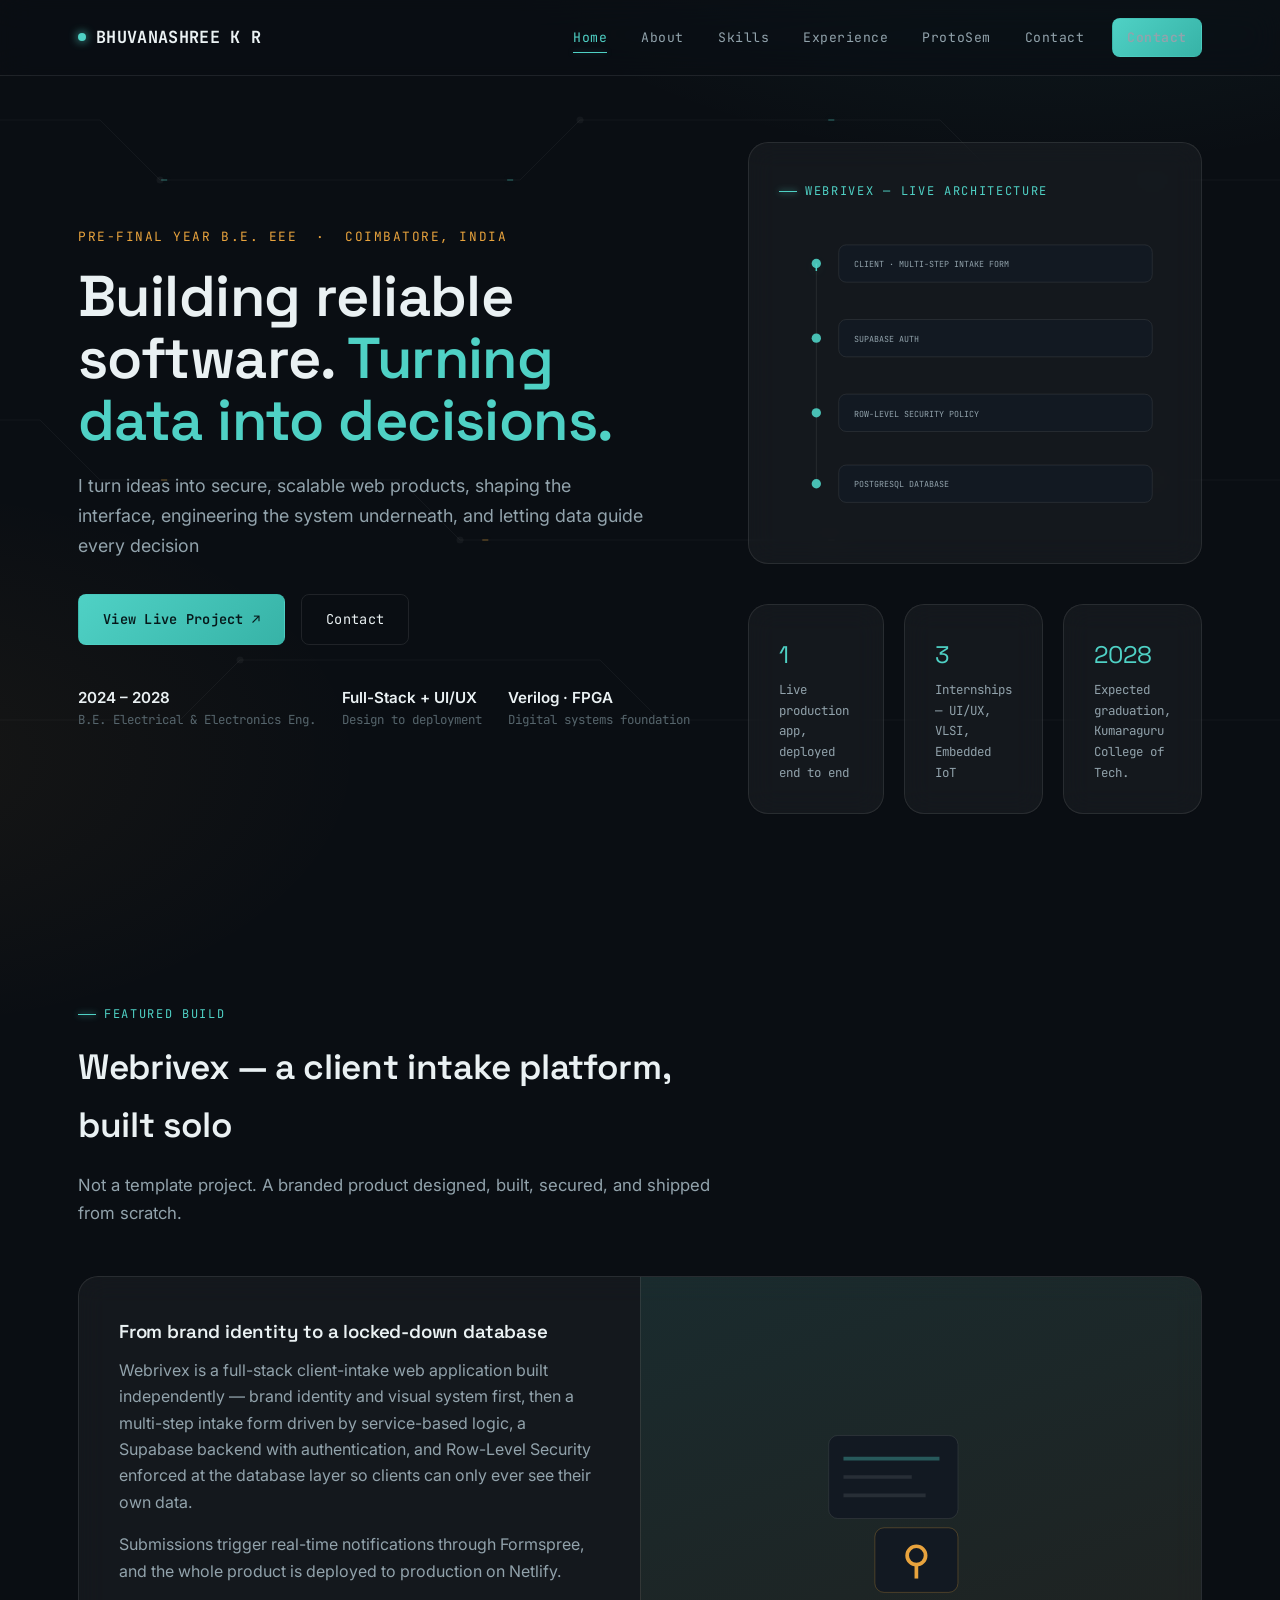
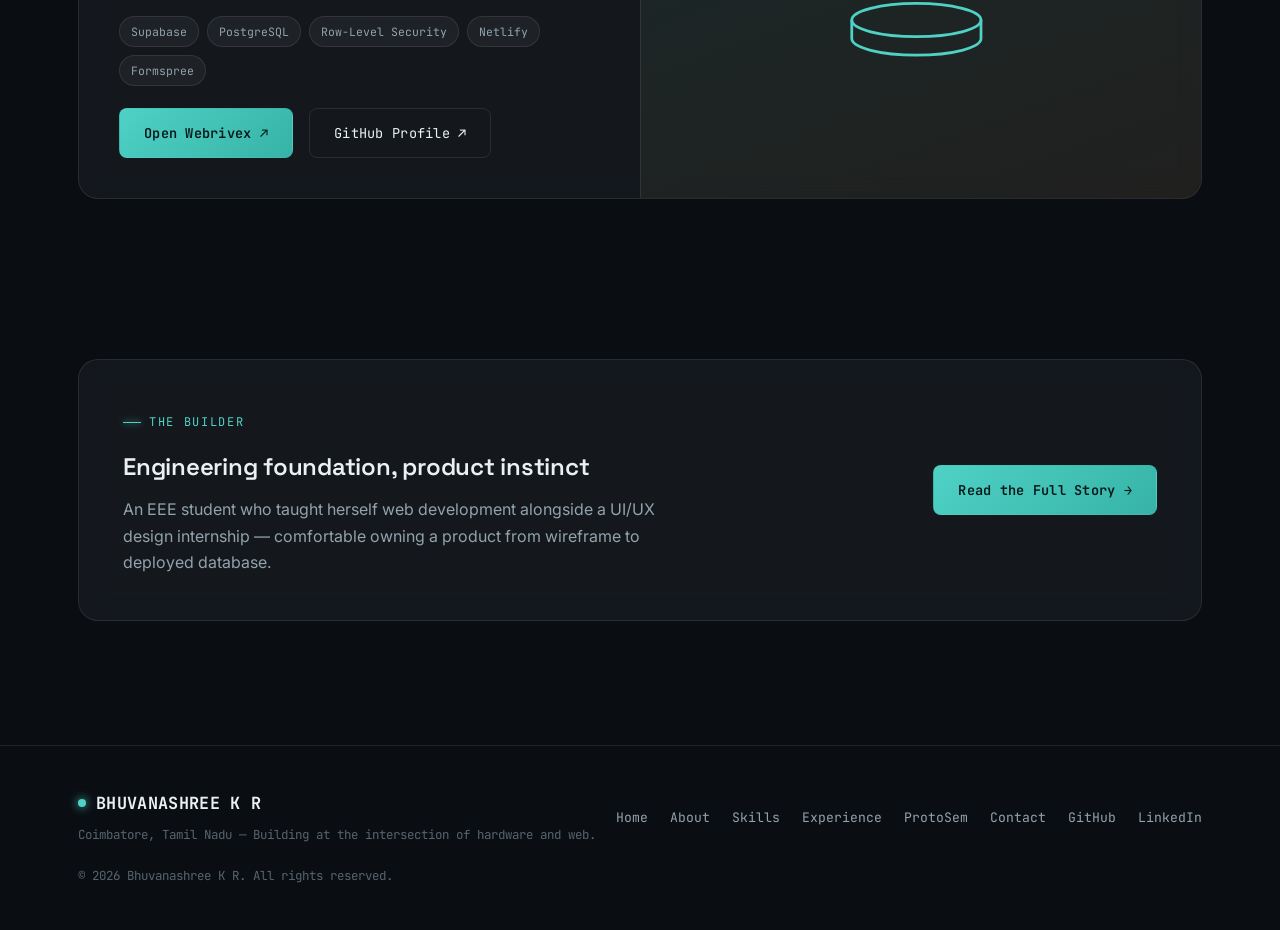
==== commit d15f2adb: "Restore old theme and layout with updated content" ====
--- a/index.html
+++ b/index.html
@@ -40,7 +40,7 @@
       <a href="experience.html">Experience</a>
       <a href="protosem.html">ProtoSem</a>
       <a href="contact.html">Contact</a>
-    </div>
+<a href="contact.html" class="btn btn-primary nav-cta">Contact</a>    </div>
   </div>
 </nav>
 
@@ -50,9 +50,36 @@
       <span class="hero-kicker">Pre-final year B.E. EEE &nbsp;·&nbsp; Coimbatore, India</span>
       <h1>Building reliable software. <span class="accent">Turning data into decisions.</span></h1>
       <p class="hero-sub">I turn ideas into secure, scalable web products, shaping the interface, engineering the system underneath, and letting data guide every decision</p>
+      <div class="btn-row">
+        <a href="https://idyllic-meerkat-0cbae3.netlify.app" target="_blank" rel="noopener" class="btn btn-primary">View Live Project ↗</a>
+<a href="contact.html" class="btn btn-ghost">Contact</a>      </div>
+      <div class="hero-meta">
+        <div><strong>2024 – 2028</strong>B.E. Electrical & Electronics Eng.</div>
+        <div><strong>Full-Stack + UI/UX</strong>Design to deployment</div>
+        <div><strong>Verilog · FPGA</strong>Digital systems foundation</div>
+      </div>
     </div>
 
     <div class="hero-panel reveal">
+      <div class="glass">
+        <span class="eyebrow">Webrivex — live architecture</span>
+        <svg viewBox="0 0 420 340" class="pcb-visual" role="img" aria-label="Diagram of the Webrivex request flow: client interface to authentication to row level security to PostgreSQL">
+          <line x1="40" y1="52" x2="40" y2="288" stroke="var(--surface-border)" stroke-width="1"/>
+          <line x1="40" y1="52" x2="40" y2="288" class="beam"/>
+          <circle cx="40" cy="52" r="5" class="pad-lit"/>
+          <rect x="64" y="32" width="336" height="40" rx="8" class="pad"/>
+          <text x="80" y="56">CLIENT · MULTI-STEP INTAKE FORM</text>
+          <circle cx="40" cy="132" r="5" class="pad-lit"/>
+          <rect x="64" y="112" width="336" height="40" rx="8" class="pad"/>
+          <text x="80" y="136">SUPABASE AUTH</text>
+          <circle cx="40" cy="212" r="5" class="pad-lit"/>
+          <rect x="64" y="192" width="336" height="40" rx="8" class="pad"/>
+          <text x="80" y="216">ROW-LEVEL SECURITY POLICY</text>
+          <circle cx="40" cy="288" r="5" class="pad-lit"/>
+          <rect x="64" y="268" width="336" height="40" rx="8" class="pad"/>
+          <text x="80" y="292">POSTGRESQL DATABASE</text>
+        </svg>
+      </div>
       <div class="highlight-strip">
         <div class="glass highlight-card reveal">
           <div class="num">1</div>
@@ -92,24 +119,60 @@
         </div>
         <div class="btn-row">
           <a href="https://idyllic-meerkat-0cbae3.netlify.app" target="_blank" rel="noopener" class="btn btn-primary">Open Webrivex ↗</a>
+          <a href="https://github.com/bhuvanashreekr-del" target="_blank" rel="noopener" class="btn btn-ghost">GitHub Profile ↗</a>
         </div>
       </div>
       <div class="fp-visual">
-        <div class="glass arch-card">
-          <span class="eyebrow">Webrivex — live architecture</span>
-          <ol class="arch-flow" aria-label="Webrivex request flow: client form, authentication, row-level security, PostgreSQL">
-            <li class="arch-step">CLIENT · MULTI-STEP INTAKE FORM</li>
-            <li class="arch-step">SUPABASE AUTH</li>
-            <li class="arch-step">ROW-LEVEL SECURITY POLICY</li>
-            <li class="arch-step">POSTGRESQL DATABASE</li>
-          </ol>
-        </div>
+        <svg viewBox="0 0 260 260" width="240" role="img" aria-label="Stylised layered icon representing form, security lock, and database">
+          <rect x="30" y="20" width="140" height="90" rx="10" fill="var(--bg-raised)" stroke="var(--surface-border)"/>
+          <line x1="46" y1="45" x2="150" y2="45" stroke="var(--trace-soft)" stroke-width="4"/>
+          <line x1="46" y1="65" x2="120" y2="65" stroke="var(--surface-border)" stroke-width="4"/>
+          <line x1="46" y1="85" x2="135" y2="85" stroke="var(--surface-border)" stroke-width="4"/>
+          <rect x="80" y="120" width="90" height="70" rx="10" fill="var(--bg-raised)" stroke="var(--copper-soft)"/>
+          <circle cx="125" cy="150" r="10" fill="none" stroke="var(--copper)" stroke-width="4"/>
+          <line x1="125" y1="160" x2="125" y2="175" stroke="var(--copper)" stroke-width="4"/>
+          <ellipse cx="125" cy="220" rx="70" ry="18" fill="none" stroke="var(--trace)" stroke-width="3"/>
+          <path d="M55,220 v20 a70,18 0 0 0 140,0 v-20" fill="none" stroke="var(--trace)" stroke-width="3"/>
+        </svg>
       </div>
     </div>
   </div>
 </section>
 
+<section class="section section-tight" id="about-teaser">
+  <div class="container">
+    <div class="glass reveal" style="padding:44px; display:flex; flex-wrap:wrap; gap:28px; align-items:center; justify-content:space-between;">
+      <div style="max-width:560px;">
+        <span class="eyebrow">The Builder</span>
+        <h2 style="margin-bottom:10px;">Engineering foundation, product instinct</h2>
+        <p style="margin-bottom:0;">An EEE student who taught herself web development alongside a UI/UX design internship — comfortable owning a product from wireframe to deployed database.</p>
+      </div>
+      <a href="about.html" class="btn btn-primary">Read the Full Story →</a>
+    </div>
+  </div>
+</section>
+
+<footer class="site-footer">
+  <div class="container footer-inner">
+    <div>
+      <div class="brand" style="margin-bottom:8px;"><span class="dot"></span>BHUVANASHREE K R</div>
+      <div class="footer-note">Coimbatore, Tamil Nadu — Building at the intersection of hardware and web.</div>
+    </div>
+    <div class="footer-links">
+      <a href="index.html">Home</a>
+      <a href="about.html">About</a>
+      <a href="skills.html">Skills</a>
+      <a href="experience.html">Experience</a>
+      <a href="protosem.html">ProtoSem</a>
+      <a href="contact.html">Contact</a>
+      <a href="https://github.com/bhuvanashreekr-del" target="_blank" rel="noopener">GitHub</a>
+      <a href="https://www.linkedin.com/in/bhuvanashree07" target="_blank" rel="noopener">LinkedIn</a>
+    </div>
+  </div>
+  <div class="container footer-note" style="margin-top:20px;">© <span class="js-year"></span> Bhuvanashree K R. All rights reserved.</div>
+</footer>
+
 <button class="back-to-top" aria-label="Back to top">↑</button>
 <script src="script.js"></script>
 </body>
-</html>+</html>
--- a/style.css
+++ b/style.css
@@ -406,25 +406,51 @@
 .hero-sub {
   font-size: 1.12rem;
   max-width: 52ch;
-  margin-bottom: 0;
-}
+  margin-bottom: 34px;
+}
+.hero-meta {
+  display: flex;
+  gap: 26px;
+  margin-top: 40px;
+  flex-wrap: wrap;
+}
+.hero-meta div { font-family: var(--font-mono); font-size: 0.78rem; color: var(--text-dim); }
+.hero-meta strong { display: block; color: var(--text); font-size: 0.95rem; font-family: var(--font-body); font-weight: 600; }
 
 .hero-panel {
   position: relative;
 }
-
-/* Hero stat cards — stacked in the right column */
+.hero-panel .glass {
+  padding: 30px;
+}
+.pcb-visual {
+  width: 100%;
+  height: auto;
+  display: block;
+}
+.pcb-visual .beam {
+  stroke: var(--trace);
+  stroke-width: 1.6;
+  fill: none;
+  stroke-dasharray: 8 240;
+  filter: drop-shadow(0 0 5px var(--trace-soft));
+  animation: travel 6s linear infinite;
+}
+.pcb-visual .pad { fill: var(--bg-raised); stroke: var(--surface-border); }
+.pcb-visual .pad-lit { fill: var(--trace); opacity: 0.9; }
+.pcb-visual text { font-family: var(--font-mono); fill: var(--text-muted); font-size: 9px; }
+
 .highlight-strip {
   display: grid;
-  grid-template-columns: 1fr;
+  grid-template-columns: repeat(3, 1fr);
   gap: 20px;
-}
-.highlight-card { padding: 30px; }
+  margin-top: 40px;
+}
+.highlight-card { padding: 22px 24px; }
 .highlight-card .num { font-family: var(--font-display); font-size: 1.5rem; color: var(--trace); margin-bottom: 6px; }
 .highlight-card .label { font-family: var(--font-mono); font-size: 0.78rem; color: var(--text-muted); }
 
-/* Featured project (last section on Home — ends the page cleanly) */
-#featured { padding-bottom: 48px; }
+/* Featured project */
 .feature-project {
   display: grid;
   grid-template-columns: 1fr 1fr;
@@ -440,5 +466,303 @@
   align-items: center;
   justify-content: center;
 }
-
-/* Webrivex architecture+.tag-row { display: flex; gap: 8px; flex-wrap: wrap; margin: 16px 0 22px; }
+.tag {
+  font-family: var(--font-mono);
+  font-size: 0.72rem;
+  padding: 5px 11px;
+  border-radius: 20px;
+  border: 1px solid var(--surface-border);
+  color: var(--text-muted);
+  background: var(--surface);
+}
+
+/* =========================================================================
+   PAGE HEADER (non-home pages)
+   ========================================================================= */
+.page-header {
+  padding: 70px 0 40px;
+  border-bottom: 1px solid var(--surface-border);
+}
+.page-header h1 { font-size: clamp(2rem, 4vw, 2.8rem); }
+.page-header p { font-size: 1.05rem; max-width: 60ch; }
+
+/* =========================================================================
+   ABOUT
+   ========================================================================= */
+.about-grid {
+  display: grid;
+  grid-template-columns: 1fr 1fr;
+  gap: 48px;
+  align-items: start;
+}
+.about-copy p { font-size: 1.02rem; }
+.credentials-list { display: flex; flex-direction: column; gap: 14px; margin-top: 10px; }
+.credential-item {
+  display: flex; gap: 14px; align-items: flex-start;
+  padding: 16px 18px;
+}
+.credential-item .idx { font-family: var(--font-mono); color: var(--copper); font-size: 0.85rem; padding-top: 2px; }
+.credential-item h4 { margin-bottom: 4px; font-size: 1rem; }
+.credential-item span.meta { font-family: var(--font-mono); font-size: 0.76rem; color: var(--text-dim); }
+
+.edu-block { padding: 26px; margin-top: 20px; }
+.edu-block h3 { margin-bottom: 4px; }
+.edu-block .meta { font-family: var(--font-mono); font-size: 0.8rem; color: var(--trace); }
+
+/* =========================================================================
+   SKILLS
+   ========================================================================= */
+.skills-grid {
+  display: grid;
+  grid-template-columns: repeat(auto-fit, minmax(260px, 1fr));
+  gap: 24px;
+}
+.skill-card-icon {
+  width: 40px; height: 40px;
+  border-radius: 10px;
+  background: var(--trace-dim);
+  color: var(--trace);
+  display: flex; align-items: center; justify-content: center;
+  margin-bottom: 18px;
+  font-family: var(--font-mono);
+  font-weight: 700;
+}
+.chip-row { display: flex; flex-wrap: wrap; gap: 8px; margin-top: 16px; }
+.chip {
+  font-family: var(--font-mono);
+  font-size: 0.75rem;
+  padding: 6px 12px;
+  border-radius: var(--radius-sm);
+  background: var(--bg-alt);
+  border: 1px solid var(--surface-border);
+  color: var(--text-muted);
+  transition: border-color 0.2s ease, color 0.2s ease;
+}
+.chip:hover { border-color: var(--trace-soft); color: var(--trace); }
+.chip.learning { border-style: dashed; color: var(--copper); }
+.chip.learning::after { content: ' — learning'; opacity: 0.7; }
+
+/* =========================================================================
+   EXPERIENCE (timeline)
+   ========================================================================= */
+.timeline {
+  position: relative;
+  padding-left: 40px;
+}
+.timeline::before {
+  content: '';
+  position: absolute;
+  left: 7px; top: 6px; bottom: 6px;
+  width: 1px;
+  background: linear-gradient(var(--surface-border), var(--trace-soft), var(--surface-border));
+}
+.timeline-item {
+  position: relative;
+  padding-bottom: 46px;
+}
+.timeline-item:last-child { padding-bottom: 0; }
+.timeline-item::before {
+  content: '';
+  position: absolute;
+  left: -40px; top: 6px;
+  width: 15px; height: 15px;
+  border-radius: 50%;
+  background: var(--bg);
+  border: 2px solid var(--trace);
+  box-shadow: 0 0 0 4px var(--bg), 0 0 12px var(--trace-soft);
+}
+.timeline-item .tl-card { padding: 24px 28px; }
+.tl-role { font-size: 1.1rem; margin-bottom: 2px; }
+.tl-org { font-family: var(--font-mono); font-size: 0.82rem; color: var(--trace); }
+.tl-date { font-family: var(--font-mono); font-size: 0.76rem; color: var(--text-dim); float: right; }
+.tl-card ul { display: flex; flex-direction: column; gap: 8px; margin-bottom: 4px; }
+.tl-card ul li { position: relative; padding-left: 20px; color: var(--text-muted); }
+.tl-card ul li::before { content: ''; position: absolute; left: 0; top: 0.7em; width: 7px; height: 1px; background: var(--trace); }
+.tl-card strong { color: var(--text); font-weight: 600; }
+
+/* =========================================================================
+   PROTOSEM (weekly journal)
+   ========================================================================= */
+.protosem-intro { padding: 26px 30px; margin-bottom: 8px; }
+.week-list { display: flex; flex-direction: column; gap: 32px; }
+
+.week-card {
+  background: var(--bg-raised);
+  border: 1px solid var(--surface-border);
+  border-radius: var(--radius-lg);
+  padding: 34px 36px;
+  position: relative;
+  overflow: hidden;
+}
+.week-card::before {
+  content: '';
+  position: absolute;
+  left: 0; top: 0; bottom: 0;
+  width: 3px;
+  background: linear-gradient(var(--trace), var(--copper));
+}
+.week-header {
+  display: flex;
+  align-items: baseline;
+  justify-content: space-between;
+  gap: 16px;
+  margin-bottom: 6px;
+  flex-wrap: wrap;
+}
+.week-header h2 {
+  font-family: var(--font-mono);
+  font-size: 0.95rem;
+  color: var(--trace);
+  letter-spacing: 0.06em;
+  margin: 0;
+}
+.week-header span {
+  font-family: var(--font-mono);
+  font-size: 0.78rem;
+  color: var(--text-dim);
+}
+.week-card h3 { font-size: 1.35rem; margin-bottom: 14px; }
+.week-card h4 {
+  font-family: var(--font-mono);
+  font-size: 0.78rem;
+  letter-spacing: 0.08em;
+  text-transform: uppercase;
+  color: var(--copper);
+  margin: 22px 0 10px;
+}
+.week-card ul { display: flex; flex-direction: column; gap: 8px; }
+.week-card ul li {
+  position: relative;
+  padding-left: 20px;
+  color: var(--text-muted);
+}
+.week-card ul li::before {
+  content: '';
+  position: absolute;
+  left: 0; top: 0.55em;
+  width: 7px; height: 1px;
+  background: var(--trace);
+}
+.week-images {
+  display: grid;
+  grid-template-columns: repeat(auto-fit, minmax(200px, 1fr));
+  gap: 14px;
+  margin-top: 18px;
+ <img src=""
+}
+.week-images img {
+  width: 100%;
+  border-radius: var(--radius-sm);
+  border: 1px solid var(--surface-border);
+}
+.week-images:empty { display: none; }
+.resource-links a {
+  
+  display: inline-block;
+  font-family: var(--font-mono);
+  font-size: 0.82rem;
+  color: var(--trace);
+  border-bottom: 1px dashed var(--trace-soft);
+  margin-right: 4px;
+}
+
+/* =========================================================================
+   CONTACT
+   ========================================================================= */
+.contact-grid {
+  display: grid;
+  grid-template-columns: 0.9fr 1.1fr;
+  gap: 40px;
+  align-items: start;
+}
+.contact-info-card { padding: 32px; }
+.contact-row {
+  display: flex;
+  align-items: center;
+  gap: 14px;
+  padding: 14px 0;
+  border-bottom: 1px solid var(--surface-border);
+}
+.contact-row:last-child { border-bottom: none; }
+.contact-row .ci-label {
+  font-family: var(--font-mono);
+  font-size: 0.72rem;
+  color: var(--text-dim);
+  text-transform: uppercase;
+  letter-spacing: 0.06em;
+  width: 84px;
+  flex-shrink: 0;
+}
+.contact-row a, .contact-row span.value { color: var(--text); font-size: 0.95rem; }
+.contact-row a:hover { color: var(--trace); }
+
+.contact-form { padding: 32px; }
+.form-group { margin-bottom: 20px; }
+.form-group label {
+  display: block;
+  font-family: var(--font-mono);
+  font-size: 0.75rem;
+  color: var(--text-muted);
+  margin-bottom: 8px;
+  letter-spacing: 0.04em;
+}
+.form-group input, .form-group textarea {
+  width: 100%;
+  background: var(--bg-alt);
+  border: 1px solid var(--surface-border);
+  border-radius: var(--radius-sm);
+  padding: 13px 14px;
+  color: var(--text);
+  font-family: var(--font-body);
+  font-size: 0.95rem;
+  transition: border-color 0.2s ease, box-shadow 0.2s ease;
+}
+.form-group input:focus, .form-group textarea:focus {
+  border-color: var(--trace);
+  box-shadow: 0 0 0 3px var(--trace-dim);
+  outline: none;
+}
+.form-group textarea { resize: vertical; min-height: 130px; }
+.form-note { font-family: var(--font-mono); font-size: 0.74rem; color: var(--text-dim); margin-top: 4px; }
+
+/* =========================================================================
+   RESPONSIVE
+   ========================================================================= */
+@media (max-width: 980px) {
+  .hero-grid { grid-template-columns: 1fr; }
+  .hero-panel { order: -1; }
+  .about-grid { grid-template-columns: 1fr; }
+  .feature-project { grid-template-columns: 1fr; }
+  .feature-project .fp-visual { border-left: none; border-top: 1px solid var(--surface-border); }
+  .contact-grid { grid-template-columns: 1fr; }
+  .highlight-strip { grid-template-columns: 1fr 1fr; }
+}
+
+@media (max-width: 760px) {
+  .nav-links {
+    position: absolute;
+    top: var(--nav-h);
+    left: 0; right: 0;
+    flex-direction: column;
+    align-items: stretch;
+    background: rgba(10, 14, 19, 0.97);
+    backdrop-filter: blur(16px);
+    border-bottom: 1px solid var(--surface-border);
+    padding: 10px 20px 20px;
+    gap: 2px;
+    max-height: 0;
+    overflow: hidden;
+    transition: max-height 0.3s ease;
+  }
+  .nav-links.open { max-height: 420px; }
+  .nav-links a { padding: 12px 8px; }
+  .nav-links a::after { left: 8px; right: 8px; }
+  .nav-toggle { display: flex; }
+  .nav-cta { margin: 8px; }
+  .highlight-strip { grid-template-columns: 1fr; }
+  .skills-grid { grid-template-columns: 1fr; }
+  .week-card { padding: 26px 20px; }
+  .section { padding: 64px 0; }
+  .tl-date { float: none; display: block; margin-top: 4px; }
+}
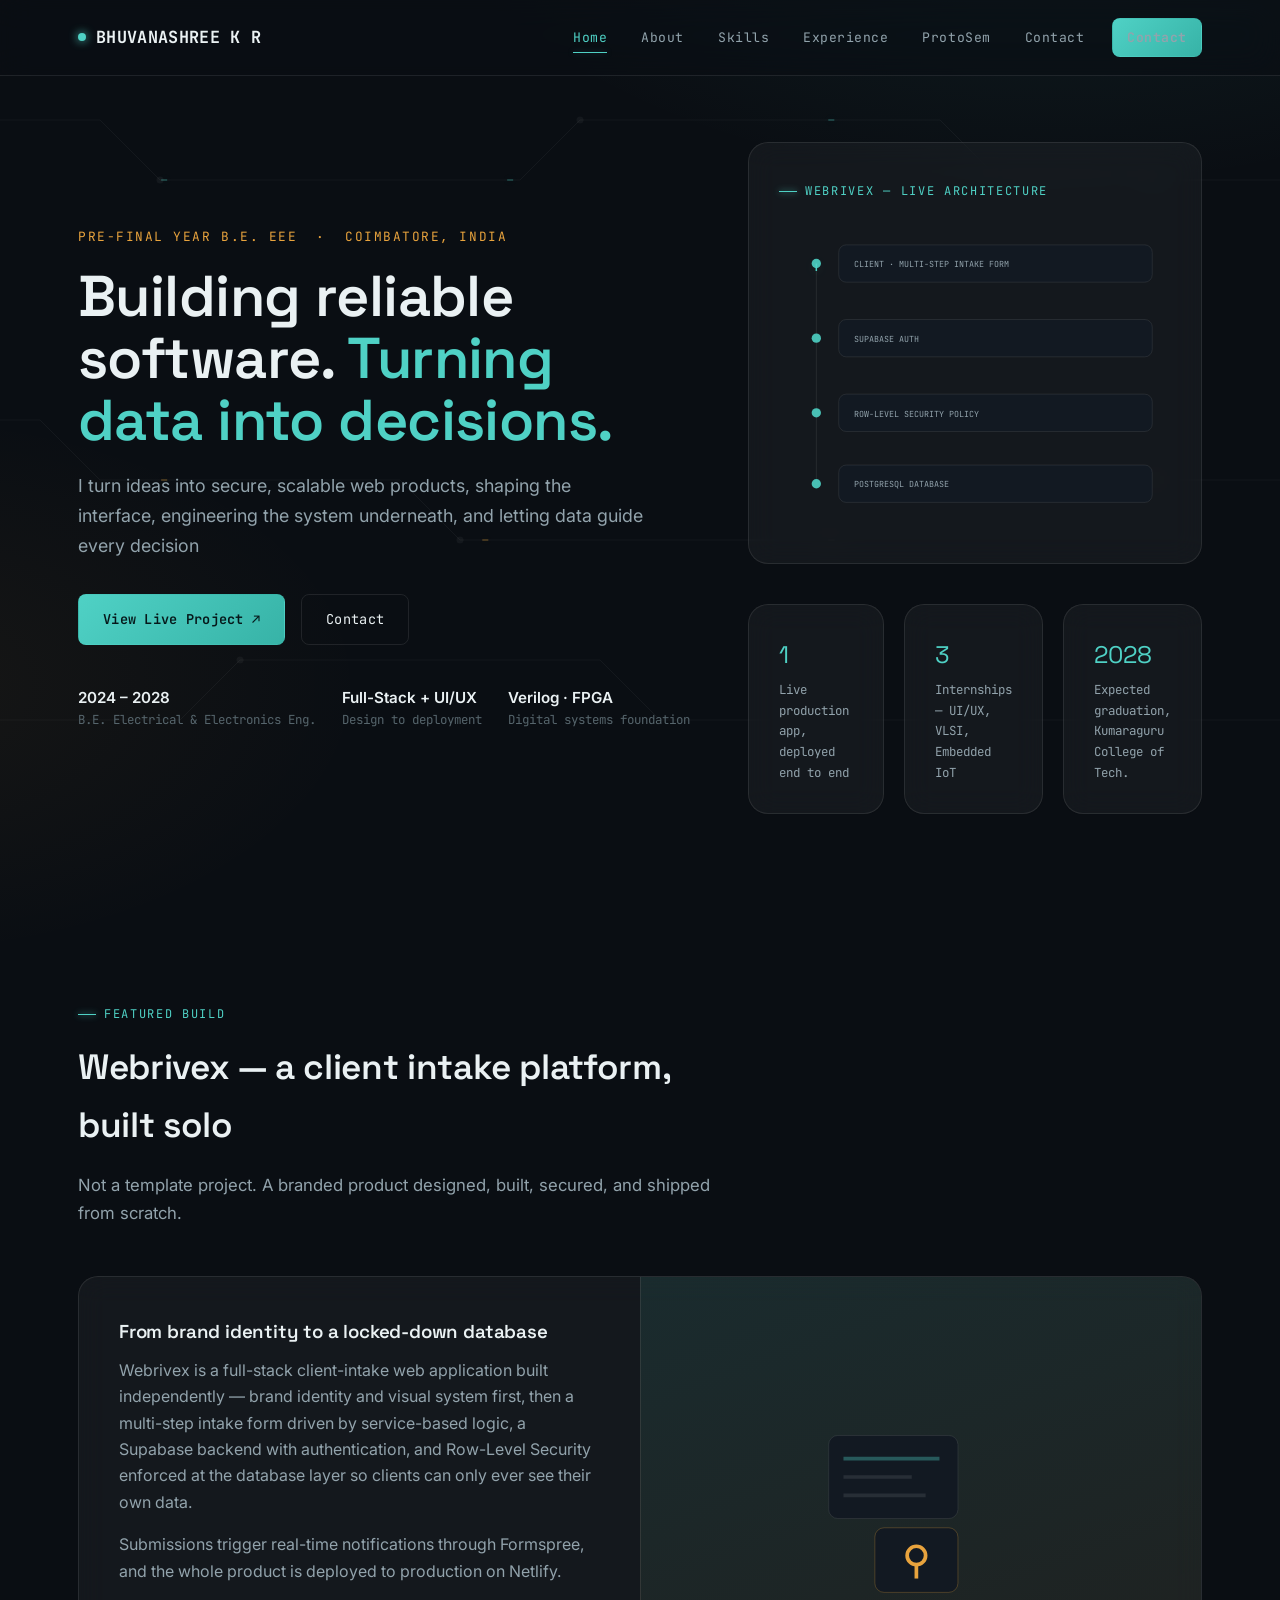
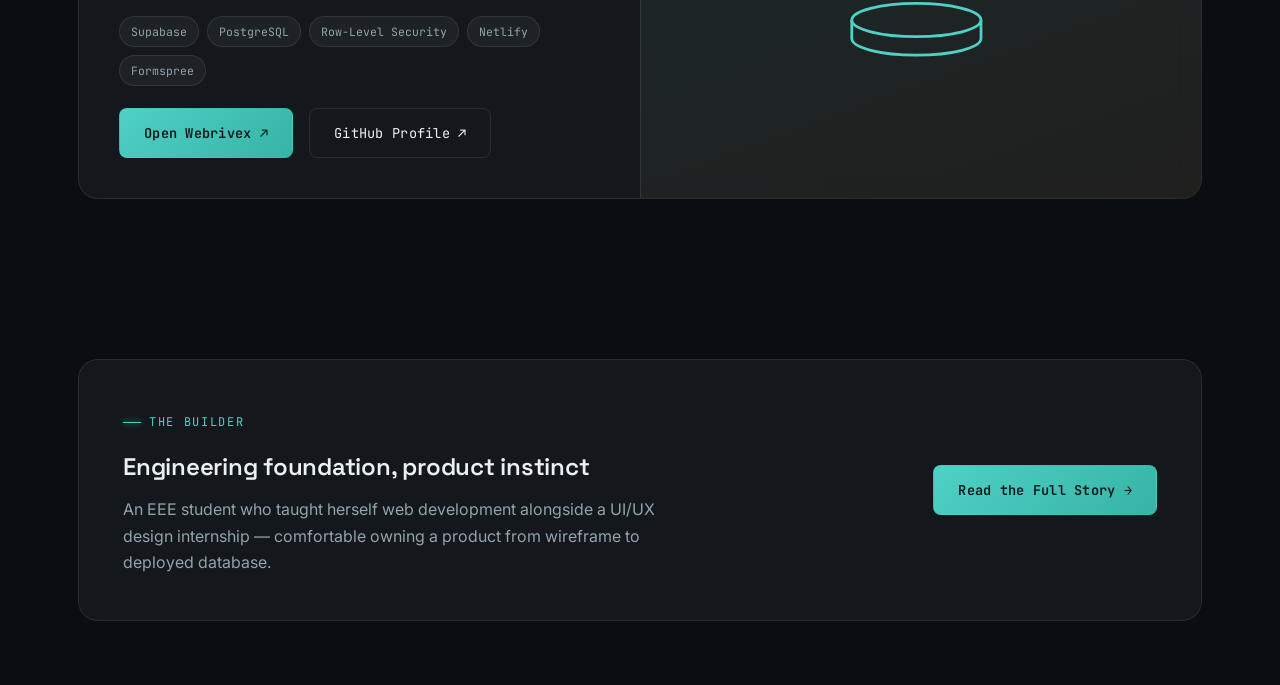
==== commit 041cfd53: "Fix ProtoSem tabs, remove footer, update skills and contact pages" ====
--- a/index.html
+++ b/index.html
@@ -152,26 +152,6 @@
   </div>
 </section>
 
-<footer class="site-footer">
-  <div class="container footer-inner">
-    <div>
-      <div class="brand" style="margin-bottom:8px;"><span class="dot"></span>BHUVANASHREE K R</div>
-      <div class="footer-note">Coimbatore, Tamil Nadu — Building at the intersection of hardware and web.</div>
-    </div>
-    <div class="footer-links">
-      <a href="index.html">Home</a>
-      <a href="about.html">About</a>
-      <a href="skills.html">Skills</a>
-      <a href="experience.html">Experience</a>
-      <a href="protosem.html">ProtoSem</a>
-      <a href="contact.html">Contact</a>
-      <a href="https://github.com/bhuvanashreekr-del" target="_blank" rel="noopener">GitHub</a>
-      <a href="https://www.linkedin.com/in/bhuvanashree07" target="_blank" rel="noopener">LinkedIn</a>
-    </div>
-  </div>
-  <div class="container footer-note" style="margin-top:20px;">© <span class="js-year"></span> Bhuvanashree K R. All rights reserved.</div>
-</footer>
-
 <button class="back-to-top" aria-label="Back to top">↑</button>
 <script src="script.js"></script>
 </body>
--- a/style.css
+++ b/style.css
@@ -649,7 +649,6 @@
   grid-template-columns: repeat(auto-fit, minmax(200px, 1fr));
   gap: 14px;
   margin-top: 18px;
- <img src=""
 }
 .week-images img {
   width: 100%;
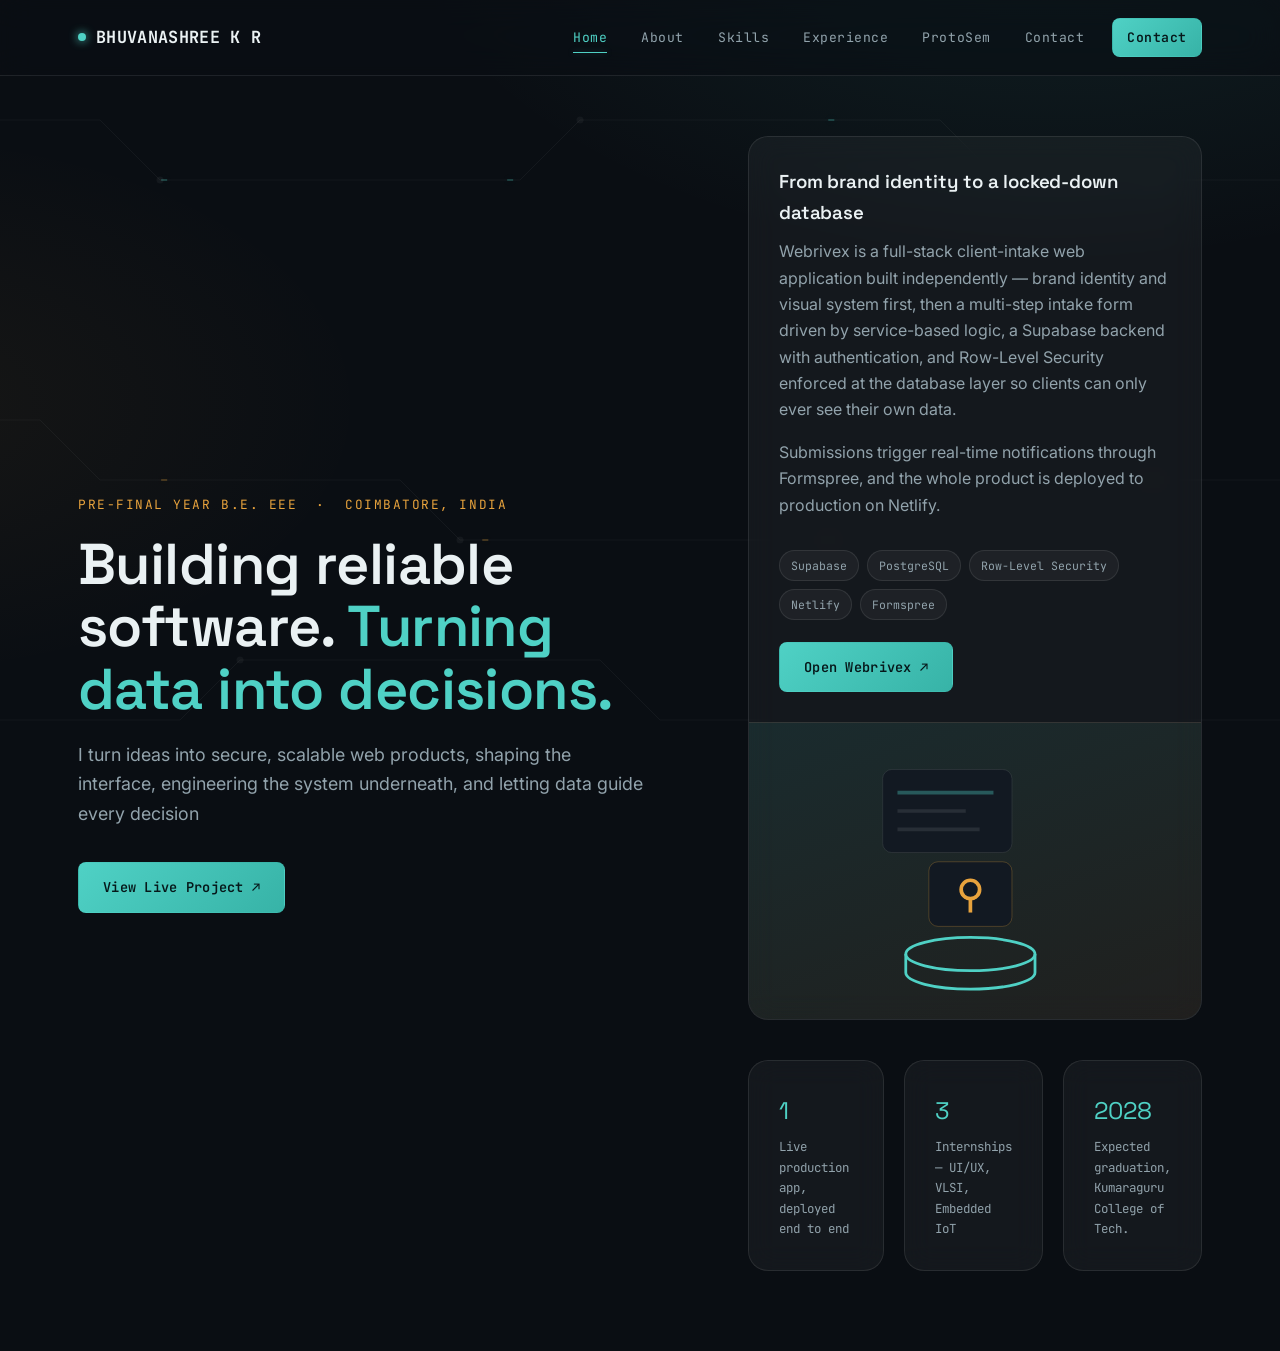
==== commit 30ddc157: "Update site" ====
--- a/index.html
+++ b/index.html
@@ -52,33 +52,39 @@
       <p class="hero-sub">I turn ideas into secure, scalable web products, shaping the interface, engineering the system underneath, and letting data guide every decision</p>
       <div class="btn-row">
         <a href="https://idyllic-meerkat-0cbae3.netlify.app" target="_blank" rel="noopener" class="btn btn-primary">View Live Project ↗</a>
-<a href="contact.html" class="btn btn-ghost">Contact</a>      </div>
-      <div class="hero-meta">
-        <div><strong>2024 – 2028</strong>B.E. Electrical & Electronics Eng.</div>
-        <div><strong>Full-Stack + UI/UX</strong>Design to deployment</div>
-        <div><strong>Verilog · FPGA</strong>Digital systems foundation</div>
       </div>
     </div>
 
     <div class="hero-panel reveal">
-      <div class="glass">
-        <span class="eyebrow">Webrivex — live architecture</span>
-        <svg viewBox="0 0 420 340" class="pcb-visual" role="img" aria-label="Diagram of the Webrivex request flow: client interface to authentication to row level security to PostgreSQL">
-          <line x1="40" y1="52" x2="40" y2="288" stroke="var(--surface-border)" stroke-width="1"/>
-          <line x1="40" y1="52" x2="40" y2="288" class="beam"/>
-          <circle cx="40" cy="52" r="5" class="pad-lit"/>
-          <rect x="64" y="32" width="336" height="40" rx="8" class="pad"/>
-          <text x="80" y="56">CLIENT · MULTI-STEP INTAKE FORM</text>
-          <circle cx="40" cy="132" r="5" class="pad-lit"/>
-          <rect x="64" y="112" width="336" height="40" rx="8" class="pad"/>
-          <text x="80" y="136">SUPABASE AUTH</text>
-          <circle cx="40" cy="212" r="5" class="pad-lit"/>
-          <rect x="64" y="192" width="336" height="40" rx="8" class="pad"/>
-          <text x="80" y="216">ROW-LEVEL SECURITY POLICY</text>
-          <circle cx="40" cy="288" r="5" class="pad-lit"/>
-          <rect x="64" y="268" width="336" height="40" rx="8" class="pad"/>
-          <text x="80" y="292">POSTGRESQL DATABASE</text>
-        </svg>
+      <div class="glass feature-project reveal" id="featured">
+        <div class="fp-copy">
+          <h3>From brand identity to a locked-down database</h3>
+          <p>Webrivex is a full-stack client-intake web application built independently — brand identity and visual system first, then a multi-step intake form driven by service-based logic, a Supabase backend with authentication, and Row-Level Security enforced at the database layer so clients can only ever see their own data.</p>
+          <p>Submissions trigger real-time notifications through Formspree, and the whole product is deployed to production on Netlify.</p>
+          <div class="tag-row">
+            <span class="tag">Supabase</span>
+            <span class="tag">PostgreSQL</span>
+            <span class="tag">Row-Level Security</span>
+            <span class="tag">Netlify</span>
+            <span class="tag">Formspree</span>
+          </div>
+          <div class="btn-row">
+            <a href="https://idyllic-meerkat-0cbae3.netlify.app" target="_blank" rel="noopener" class="btn btn-primary">Open Webrivex ↗</a>
+          </div>
+        </div>
+        <div class="fp-visual">
+          <svg viewBox="0 0 260 260" width="240" role="img" aria-label="Stylised layered icon representing form, security lock, and database">
+            <rect x="30" y="20" width="140" height="90" rx="10" fill="var(--bg-raised)" stroke="var(--surface-border)"/>
+            <line x1="46" y1="45" x2="150" y2="45" stroke="var(--trace-soft)" stroke-width="4"/>
+            <line x1="46" y1="65" x2="120" y2="65" stroke="var(--surface-border)" stroke-width="4"/>
+            <line x1="46" y1="85" x2="135" y2="85" stroke="var(--surface-border)" stroke-width="4"/>
+            <rect x="80" y="120" width="90" height="70" rx="10" fill="var(--bg-raised)" stroke="var(--copper-soft)"/>
+            <circle cx="125" cy="150" r="10" fill="none" stroke="var(--copper)" stroke-width="4"/>
+            <line x1="125" y1="160" x2="125" y2="175" stroke="var(--copper)" stroke-width="4"/>
+            <ellipse cx="125" cy="220" rx="70" ry="18" fill="none" stroke="var(--trace)" stroke-width="3"/>
+            <path d="M55,220 v20 a70,18 0 0 0 140,0 v-20" fill="none" stroke="var(--trace)" stroke-width="3"/>
+          </svg>
+        </div>
       </div>
       <div class="highlight-strip">
         <div class="glass highlight-card reveal">
@@ -98,61 +104,7 @@
   </div>
 </header>
 
-<section class="section" id="featured">
-  <div class="container">
-    <div class="section-head reveal">
-      <span class="eyebrow">Featured Build</span>
-      <h2>Webrivex — a client intake platform, built solo</h2>
-      <p>Not a template project. A branded product designed, built, secured, and shipped from scratch.</p>
-    </div>
-    <div class="glass feature-project reveal">
-      <div class="fp-copy">
-        <h3>From brand identity to a locked-down database</h3>
-        <p>Webrivex is a full-stack client-intake web application built independently — brand identity and visual system first, then a multi-step intake form driven by service-based logic, a Supabase backend with authentication, and Row-Level Security enforced at the database layer so clients can only ever see their own data.</p>
-        <p>Submissions trigger real-time notifications through Formspree, and the whole product is deployed to production on Netlify.</p>
-        <div class="tag-row">
-          <span class="tag">Supabase</span>
-          <span class="tag">PostgreSQL</span>
-          <span class="tag">Row-Level Security</span>
-          <span class="tag">Netlify</span>
-          <span class="tag">Formspree</span>
-        </div>
-        <div class="btn-row">
-          <a href="https://idyllic-meerkat-0cbae3.netlify.app" target="_blank" rel="noopener" class="btn btn-primary">Open Webrivex ↗</a>
-          <a href="https://github.com/bhuvanashreekr-del" target="_blank" rel="noopener" class="btn btn-ghost">GitHub Profile ↗</a>
-        </div>
-      </div>
-      <div class="fp-visual">
-        <svg viewBox="0 0 260 260" width="240" role="img" aria-label="Stylised layered icon representing form, security lock, and database">
-          <rect x="30" y="20" width="140" height="90" rx="10" fill="var(--bg-raised)" stroke="var(--surface-border)"/>
-          <line x1="46" y1="45" x2="150" y2="45" stroke="var(--trace-soft)" stroke-width="4"/>
-          <line x1="46" y1="65" x2="120" y2="65" stroke="var(--surface-border)" stroke-width="4"/>
-          <line x1="46" y1="85" x2="135" y2="85" stroke="var(--surface-border)" stroke-width="4"/>
-          <rect x="80" y="120" width="90" height="70" rx="10" fill="var(--bg-raised)" stroke="var(--copper-soft)"/>
-          <circle cx="125" cy="150" r="10" fill="none" stroke="var(--copper)" stroke-width="4"/>
-          <line x1="125" y1="160" x2="125" y2="175" stroke="var(--copper)" stroke-width="4"/>
-          <ellipse cx="125" cy="220" rx="70" ry="18" fill="none" stroke="var(--trace)" stroke-width="3"/>
-          <path d="M55,220 v20 a70,18 0 0 0 140,0 v-20" fill="none" stroke="var(--trace)" stroke-width="3"/>
-        </svg>
-      </div>
-    </div>
-  </div>
-</section>
-
-<section class="section section-tight" id="about-teaser">
-  <div class="container">
-    <div class="glass reveal" style="padding:44px; display:flex; flex-wrap:wrap; gap:28px; align-items:center; justify-content:space-between;">
-      <div style="max-width:560px;">
-        <span class="eyebrow">The Builder</span>
-        <h2 style="margin-bottom:10px;">Engineering foundation, product instinct</h2>
-        <p style="margin-bottom:0;">An EEE student who taught herself web development alongside a UI/UX design internship — comfortable owning a product from wireframe to deployed database.</p>
-      </div>
-      <a href="about.html" class="btn btn-primary">Read the Full Story →</a>
-    </div>
-  </div>
-</section>
-
 <button class="back-to-top" aria-label="Back to top">↑</button>
 <script src="script.js"></script>
 </body>
-</html>
+</html>
--- a/style.css
+++ b/style.css
@@ -256,6 +256,8 @@
 .nav-links a.active::after { transform: scaleX(1); }
 
 .nav-cta { margin-left: 8px; }
+.nav-links a.btn-primary { color: #06181A; }
+.nav-links a.btn-primary::after { display: none; }
 
 .nav-toggle {
   display: none;
@@ -333,24 +335,6 @@
   transition: opacity 0.7s ease, transform 0.7s ease;
 }
 .reveal.in-view { opacity: 1; transform: translateY(0); }
-
-/* ---------------------------------- Footer ---------------------------------- */
-.site-footer {
-  border-top: 1px solid var(--surface-border);
-  padding: 44px 0;
-  margin-top: 60px;
-}
-.footer-inner {
-  display: flex;
-  flex-wrap: wrap;
-  gap: 20px;
-  align-items: center;
-  justify-content: space-between;
-}
-.footer-links { display: flex; gap: 22px; flex-wrap: wrap; }
-.footer-links a { font-family: var(--font-mono); font-size: 0.82rem; color: var(--text-muted); transition: color 0.2s ease; }
-.footer-links a:hover { color: var(--trace); }
-.footer-note { font-family: var(--font-mono); font-size: 0.78rem; color: var(--text-dim); }
 
 .back-to-top {
   position: fixed;
@@ -408,37 +392,14 @@
   max-width: 52ch;
   margin-bottom: 34px;
 }
-.hero-meta {
-  display: flex;
-  gap: 26px;
-  margin-top: 40px;
-  flex-wrap: wrap;
-}
-.hero-meta div { font-family: var(--font-mono); font-size: 0.78rem; color: var(--text-dim); }
-.hero-meta strong { display: block; color: var(--text); font-size: 0.95rem; font-family: var(--font-body); font-weight: 600; }
-
 .hero-panel {
   position: relative;
 }
-.hero-panel .glass {
-  padding: 30px;
-}
-.pcb-visual {
-  width: 100%;
-  height: auto;
-  display: block;
-}
-.pcb-visual .beam {
-  stroke: var(--trace);
-  stroke-width: 1.6;
-  fill: none;
-  stroke-dasharray: 8 240;
-  filter: drop-shadow(0 0 5px var(--trace-soft));
-  animation: travel 6s linear infinite;
-}
-.pcb-visual .pad { fill: var(--bg-raised); stroke: var(--surface-border); }
-.pcb-visual .pad-lit { fill: var(--trace); opacity: 0.9; }
-.pcb-visual text { font-family: var(--font-mono); fill: var(--text-muted); font-size: 9px; }
+/* Webrivex card inside the hero's right column: stacked copy + visual */
+.hero-panel .feature-project { grid-template-columns: 1fr; }
+.hero-panel .feature-project .fp-copy { padding: 30px; }
+.hero-panel .feature-project .fp-visual { border-left: none; border-top: 1px solid var(--surface-border); padding: 28px; }
+.hero-panel .feature-project .fp-visual svg { max-width: 100%; height: auto; }
 
 .highlight-strip {
   display: grid;
@@ -446,7 +407,7 @@
   gap: 20px;
   margin-top: 40px;
 }
-.highlight-card { padding: 22px 24px; }
+.highlight-card { padding: 30px; }
 .highlight-card .num { font-family: var(--font-display); font-size: 1.5rem; color: var(--trace); margin-bottom: 6px; }
 .highlight-card .label { font-family: var(--font-mono); font-size: 0.78rem; color: var(--text-muted); }
 
@@ -517,16 +478,6 @@
   display: grid;
   grid-template-columns: repeat(auto-fit, minmax(260px, 1fr));
   gap: 24px;
-}
-.skill-card-icon {
-  width: 40px; height: 40px;
-  border-radius: 10px;
-  background: var(--trace-dim);
-  color: var(--trace);
-  display: flex; align-items: center; justify-content: center;
-  margin-bottom: 18px;
-  font-family: var(--font-mono);
-  font-weight: 700;
 }
 .chip-row { display: flex; flex-wrap: wrap; gap: 8px; margin-top: 16px; }
 .chip {
@@ -540,8 +491,6 @@
   transition: border-color 0.2s ease, color 0.2s ease;
 }
 .chip:hover { border-color: var(--trace-soft); color: var(--trace); }
-.chip.learning { border-style: dashed; color: var(--copper); }
-.chip.learning::after { content: ' — learning'; opacity: 0.7; }
 
 /* =========================================================================
    EXPERIENCE (timeline)
@@ -657,7 +606,6 @@
 }
 .week-images:empty { display: none; }
 .resource-links a {
-  
   display: inline-block;
   font-family: var(--font-mono);
   font-size: 0.82rem;
@@ -764,4 +712,4 @@
   .week-card { padding: 26px 20px; }
   .section { padding: 64px 0; }
   .tl-date { float: none; display: block; margin-top: 4px; }
-}
+}
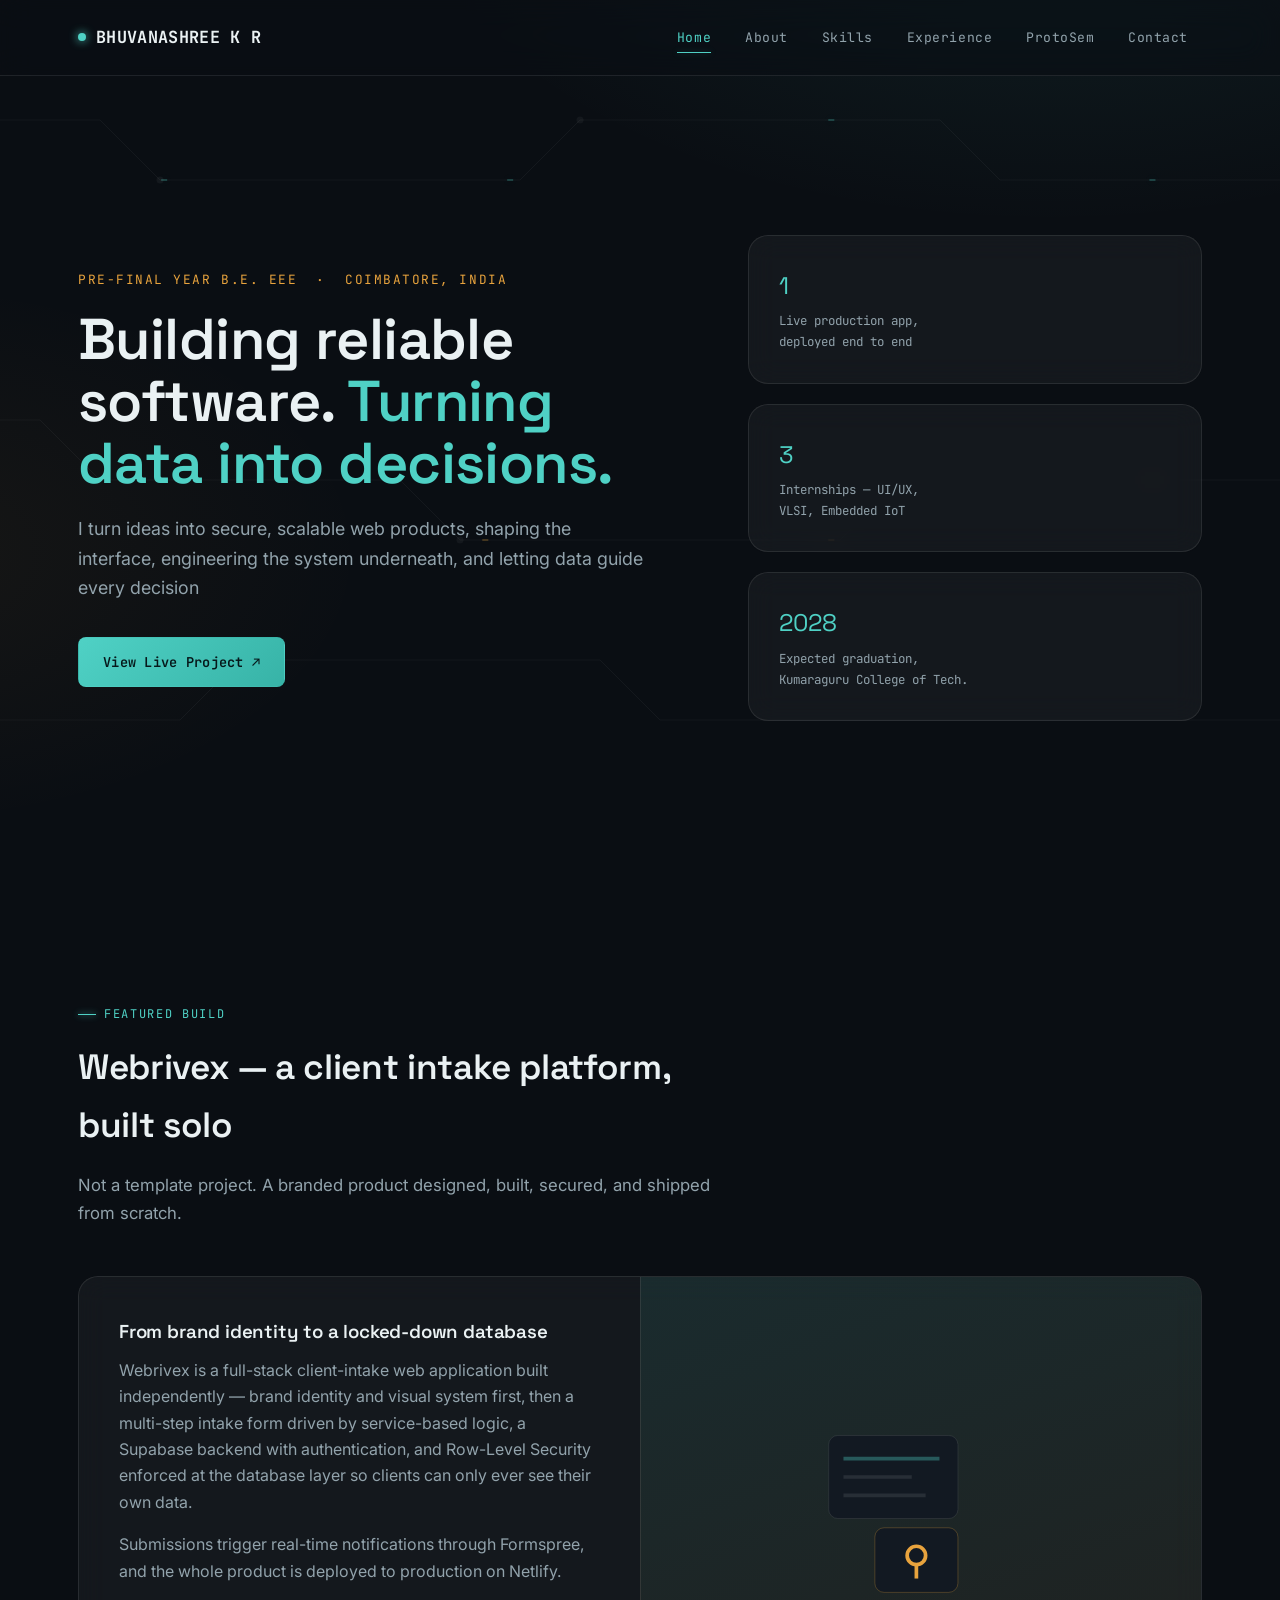
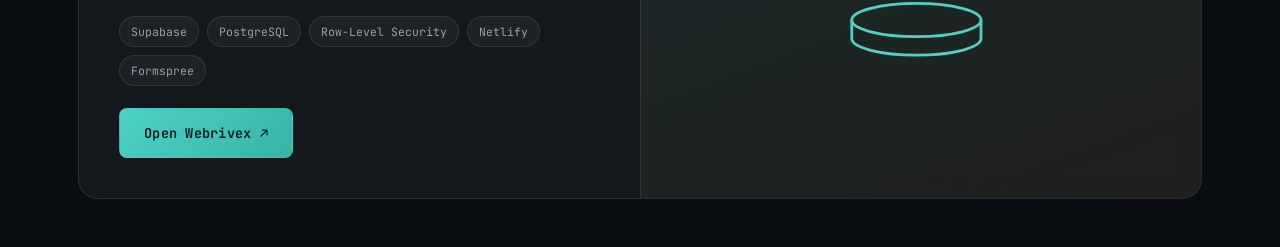
==== commit 0ed5f4ef: "Move Webrivex section, remove nav Contact button" ====
--- a/index.html
+++ b/index.html
@@ -40,7 +40,7 @@
       <a href="experience.html">Experience</a>
       <a href="protosem.html">ProtoSem</a>
       <a href="contact.html">Contact</a>
-<a href="contact.html" class="btn btn-primary nav-cta">Contact</a>    </div>
+    </div>
   </div>
 </nav>
 
@@ -56,36 +56,6 @@
     </div>
 
     <div class="hero-panel reveal">
-      <div class="glass feature-project reveal" id="featured">
-        <div class="fp-copy">
-          <h3>From brand identity to a locked-down database</h3>
-          <p>Webrivex is a full-stack client-intake web application built independently — brand identity and visual system first, then a multi-step intake form driven by service-based logic, a Supabase backend with authentication, and Row-Level Security enforced at the database layer so clients can only ever see their own data.</p>
-          <p>Submissions trigger real-time notifications through Formspree, and the whole product is deployed to production on Netlify.</p>
-          <div class="tag-row">
-            <span class="tag">Supabase</span>
-            <span class="tag">PostgreSQL</span>
-            <span class="tag">Row-Level Security</span>
-            <span class="tag">Netlify</span>
-            <span class="tag">Formspree</span>
-          </div>
-          <div class="btn-row">
-            <a href="https://idyllic-meerkat-0cbae3.netlify.app" target="_blank" rel="noopener" class="btn btn-primary">Open Webrivex ↗</a>
-          </div>
-        </div>
-        <div class="fp-visual">
-          <svg viewBox="0 0 260 260" width="240" role="img" aria-label="Stylised layered icon representing form, security lock, and database">
-            <rect x="30" y="20" width="140" height="90" rx="10" fill="var(--bg-raised)" stroke="var(--surface-border)"/>
-            <line x1="46" y1="45" x2="150" y2="45" stroke="var(--trace-soft)" stroke-width="4"/>
-            <line x1="46" y1="65" x2="120" y2="65" stroke="var(--surface-border)" stroke-width="4"/>
-            <line x1="46" y1="85" x2="135" y2="85" stroke="var(--surface-border)" stroke-width="4"/>
-            <rect x="80" y="120" width="90" height="70" rx="10" fill="var(--bg-raised)" stroke="var(--copper-soft)"/>
-            <circle cx="125" cy="150" r="10" fill="none" stroke="var(--copper)" stroke-width="4"/>
-            <line x1="125" y1="160" x2="125" y2="175" stroke="var(--copper)" stroke-width="4"/>
-            <ellipse cx="125" cy="220" rx="70" ry="18" fill="none" stroke="var(--trace)" stroke-width="3"/>
-            <path d="M55,220 v20 a70,18 0 0 0 140,0 v-20" fill="none" stroke="var(--trace)" stroke-width="3"/>
-          </svg>
-        </div>
-      </div>
       <div class="highlight-strip">
         <div class="glass highlight-card reveal">
           <div class="num">1</div>
@@ -104,7 +74,47 @@
   </div>
 </header>
 
+<section class="section" id="featured">
+  <div class="container">
+    <div class="section-head reveal">
+      <span class="eyebrow">Featured Build</span>
+      <h2>Webrivex — a client intake platform, built solo</h2>
+      <p>Not a template project. A branded product designed, built, secured, and shipped from scratch.</p>
+    </div>
+    <div class="glass feature-project reveal">
+      <div class="fp-copy">
+        <h3>From brand identity to a locked-down database</h3>
+        <p>Webrivex is a full-stack client-intake web application built independently — brand identity and visual system first, then a multi-step intake form driven by service-based logic, a Supabase backend with authentication, and Row-Level Security enforced at the database layer so clients can only ever see their own data.</p>
+        <p>Submissions trigger real-time notifications through Formspree, and the whole product is deployed to production on Netlify.</p>
+        <div class="tag-row">
+          <span class="tag">Supabase</span>
+          <span class="tag">PostgreSQL</span>
+          <span class="tag">Row-Level Security</span>
+          <span class="tag">Netlify</span>
+          <span class="tag">Formspree</span>
+        </div>
+        <div class="btn-row">
+          <a href="https://idyllic-meerkat-0cbae3.netlify.app" target="_blank" rel="noopener" class="btn btn-primary">Open Webrivex ↗</a>
+        </div>
+      </div>
+      <div class="fp-visual">
+        <svg viewBox="0 0 260 260" width="240" role="img" aria-label="Stylised layered icon representing form, security lock, and database">
+          <rect x="30" y="20" width="140" height="90" rx="10" fill="var(--bg-raised)" stroke="var(--surface-border)"/>
+          <line x1="46" y1="45" x2="150" y2="45" stroke="var(--trace-soft)" stroke-width="4"/>
+          <line x1="46" y1="65" x2="120" y2="65" stroke="var(--surface-border)" stroke-width="4"/>
+          <line x1="46" y1="85" x2="135" y2="85" stroke="var(--surface-border)" stroke-width="4"/>
+          <rect x="80" y="120" width="90" height="70" rx="10" fill="var(--bg-raised)" stroke="var(--copper-soft)"/>
+          <circle cx="125" cy="150" r="10" fill="none" stroke="var(--copper)" stroke-width="4"/>
+          <line x1="125" y1="160" x2="125" y2="175" stroke="var(--copper)" stroke-width="4"/>
+          <ellipse cx="125" cy="220" rx="70" ry="18" fill="none" stroke="var(--trace)" stroke-width="3"/>
+          <path d="M55,220 v20 a70,18 0 0 0 140,0 v-20" fill="none" stroke="var(--trace)" stroke-width="3"/>
+        </svg>
+      </div>
+    </div>
+  </div>
+</section>
+
 <button class="back-to-top" aria-label="Back to top">↑</button>
 <script src="script.js"></script>
 </body>
-</html>+</html>
--- a/style.css
+++ b/style.css
@@ -256,8 +256,6 @@
 .nav-links a.active::after { transform: scaleX(1); }
 
 .nav-cta { margin-left: 8px; }
-.nav-links a.btn-primary { color: #06181A; }
-.nav-links a.btn-primary::after { display: none; }
 
 .nav-toggle {
   display: none;
@@ -395,23 +393,17 @@
 .hero-panel {
   position: relative;
 }
-/* Webrivex card inside the hero's right column: stacked copy + visual */
-.hero-panel .feature-project { grid-template-columns: 1fr; }
-.hero-panel .feature-project .fp-copy { padding: 30px; }
-.hero-panel .feature-project .fp-visual { border-left: none; border-top: 1px solid var(--surface-border); padding: 28px; }
-.hero-panel .feature-project .fp-visual svg { max-width: 100%; height: auto; }
-
 .highlight-strip {
   display: grid;
-  grid-template-columns: repeat(3, 1fr);
+  grid-template-columns: 1fr;
   gap: 20px;
-  margin-top: 40px;
 }
 .highlight-card { padding: 30px; }
 .highlight-card .num { font-family: var(--font-display); font-size: 1.5rem; color: var(--trace); margin-bottom: 6px; }
 .highlight-card .label { font-family: var(--font-mono); font-size: 0.78rem; color: var(--text-muted); }
 
-/* Featured project */
+/* Featured project (last section on Home) */
+#featured { padding-bottom: 48px; }
 .feature-project {
   display: grid;
   grid-template-columns: 1fr 1fr;
@@ -606,6 +598,7 @@
 }
 .week-images:empty { display: none; }
 .resource-links a {
+  
   display: inline-block;
   font-family: var(--font-mono);
   font-size: 0.82rem;
@@ -678,12 +671,10 @@
    ========================================================================= */
 @media (max-width: 980px) {
   .hero-grid { grid-template-columns: 1fr; }
-  .hero-panel { order: -1; }
   .about-grid { grid-template-columns: 1fr; }
   .feature-project { grid-template-columns: 1fr; }
   .feature-project .fp-visual { border-left: none; border-top: 1px solid var(--surface-border); }
   .contact-grid { grid-template-columns: 1fr; }
-  .highlight-strip { grid-template-columns: 1fr 1fr; }
 }
 
 @media (max-width: 760px) {
@@ -707,9 +698,8 @@
   .nav-links a::after { left: 8px; right: 8px; }
   .nav-toggle { display: flex; }
   .nav-cta { margin: 8px; }
-  .highlight-strip { grid-template-columns: 1fr; }
   .skills-grid { grid-template-columns: 1fr; }
   .week-card { padding: 26px 20px; }
   .section { padding: 64px 0; }
   .tl-date { float: none; display: block; margin-top: 4px; }
-}+}
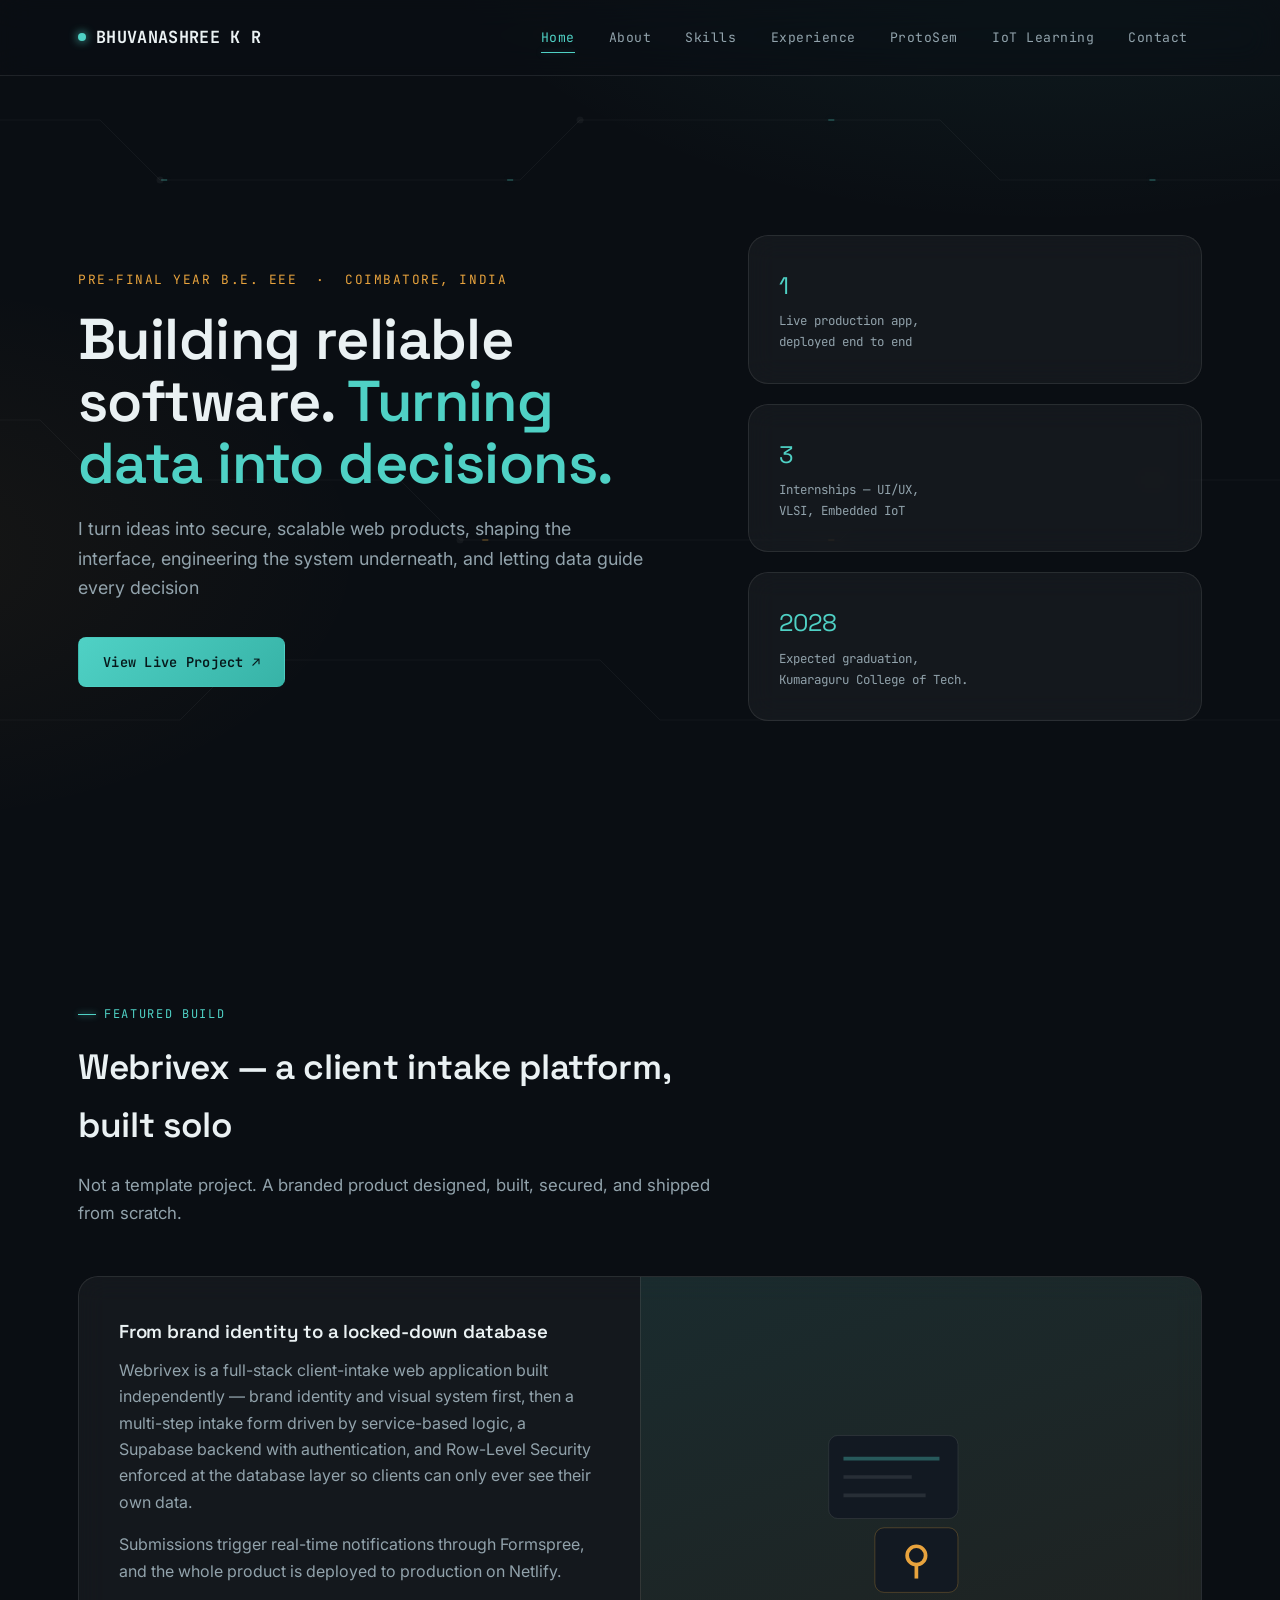
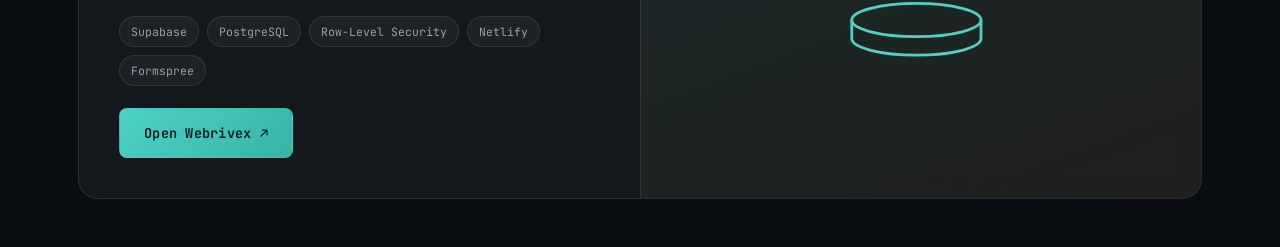
==== commit f114fed6: "Add IoT Learning section and assignment pages" ====
--- a/index.html
+++ b/index.html
@@ -39,6 +39,7 @@
       <a href="skills.html">Skills</a>
       <a href="experience.html">Experience</a>
       <a href="protosem.html">ProtoSem</a>
+      <a href="iot.html">IoT Learning</a>
       <a href="contact.html">Contact</a>
     </div>
   </div>
